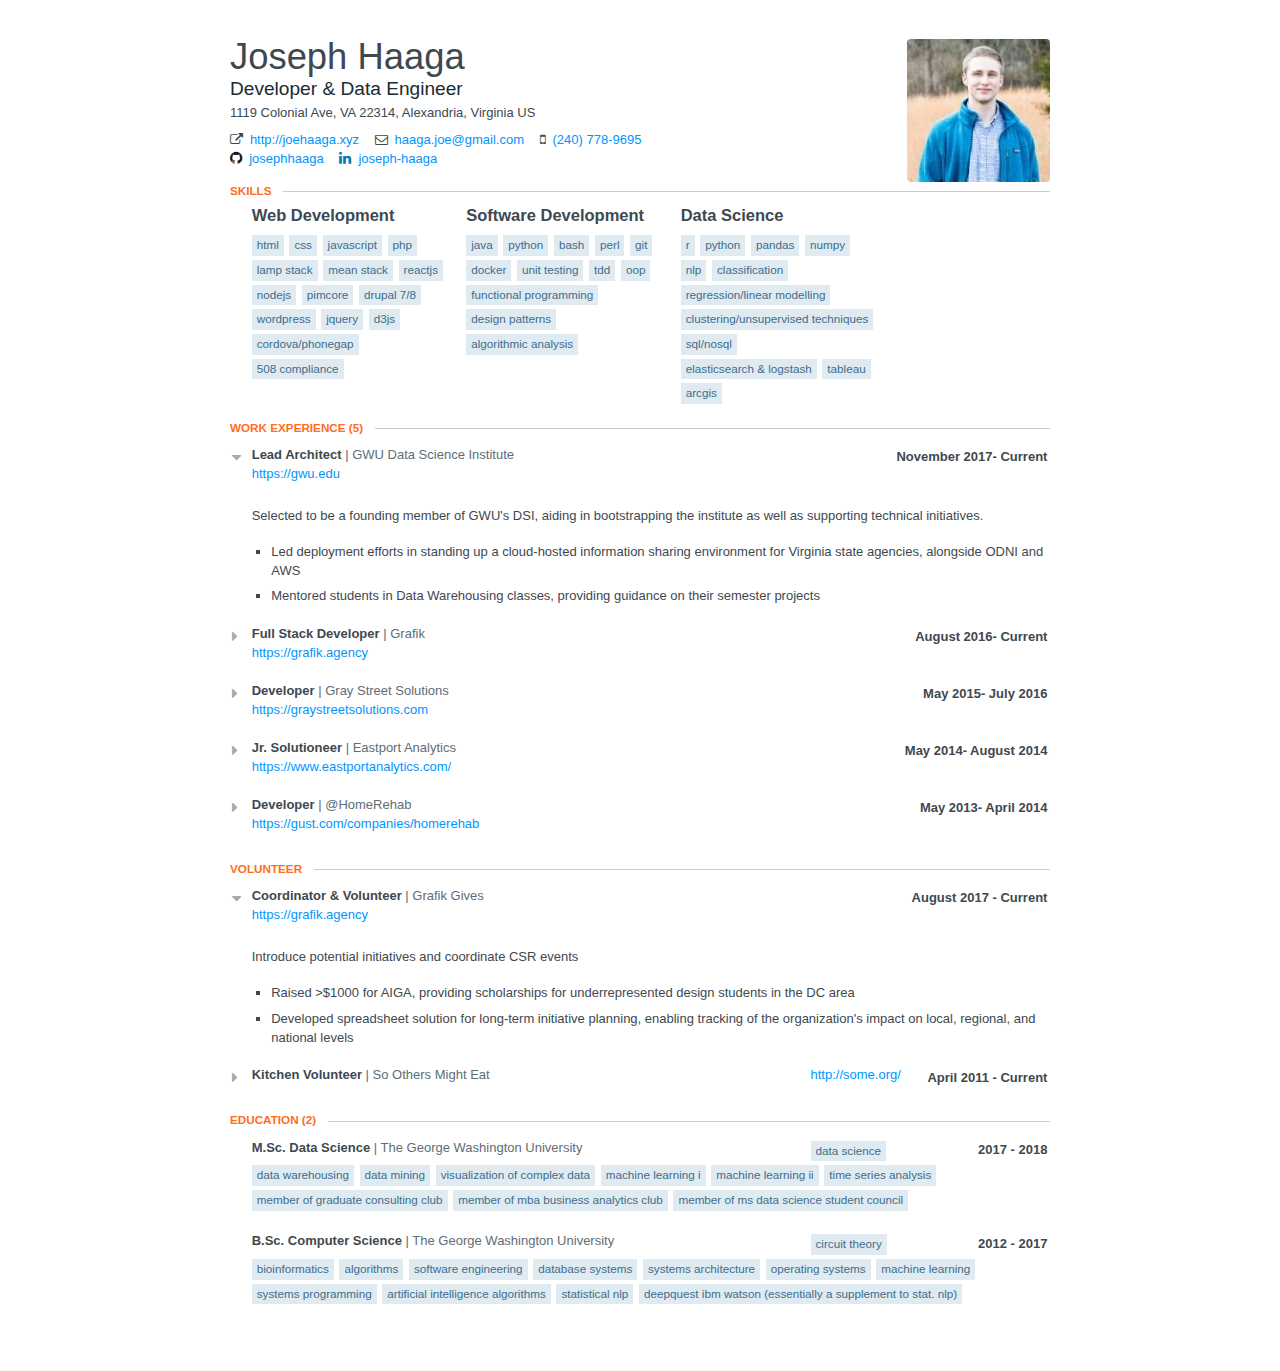
==== resume.html @ e7ae9200 "Rename resume2.html to resume.html" ====
<!DOCTYPE html>
<!-- saved from url=(0040)https://registry.jsonresume.org/joehaaga -->
<html><head><meta http-equiv="Content-Type" content="text/html; charset=UTF-8">

<meta name="viewport" content="width=device-width, initial-scale=1.0, user-scalable=no">
<title>Joseph Haaga</title>
<link rel="stylesheet" href="./Joseph Haaga_files/font-awesome.min.css">
<style>
  /********************************************
* 	reset from
* 	http://meyerweb.com/eric/tools/css/reset/
*******************************************/

html,
body,
div,
span,
applet,
object,
iframe,
h1,
h2,
h3,
h4,
h5,
h6,
p,
blockquote,
pre,
a,
abbr,
acronym,
address,
big,
cite,
code,
del,
dfn,
em,
img,
ins,
kbd,
q,
s,
samp,
small,
strike,
strong,
sub,
sup,
tt,
var,
b,
u,
i,
center,
dl,
dt,
dd,
ol,
ul,
li,
fieldset,
form,
label,
legend,
table,
caption,
tbody,
tfoot,
thead,
tr,
th,
td,
article,
aside,
canvas,
details,
embed,
figure,
figcaption,
footer,
header,
hgroup,
menu,
nav,
output,
ruby,
section,
summary,
time,
mark,
audio,
video {
    margin: 0;
    padding: 0;
    border: 0;
    font-size: 100%;
    vertical-align: baseline;
}

article,
aside,
details,
figcaption,
figure,
footer,
header,
hgroup,
menu,
nav,
section {
    display: block;
}

body {
    line-height: 1;
}

ol,
ul {
    list-style: none;
}

blockquote,
q {
    quotes: none;
}

blockquote:before,
blockquote:after,
q:before,
q:after {
    content: none;
}

table {
    border-collapse: collapse;
    border-spacing: 0;
}


/****************
*	COMMONS
****************/

body,
html {
    font-family: "Helvetica Neue", Helvetica, Arial, "Lucida Grande", sans-serif;
    font-size: 13px;
    color: #40484f;
    font-weight: 400;
    letter-spacing: 0;
    line-height: 1.46153846;
    text-align: left;
    -webkit-text-size-adjust: 100%;
}

p {
    display: block;
    margin-bottom: 1.3em;
}

a {
    color: #0095ff;
    text-decoration: none;
}

a:hover {
    color: #0c65a5;
    text-decoration: underline;
}

ul {
    margin-top: 1rem;
}

li {
    list-style-type: square;
    list-style-position: outside;
    margin-left: 1.3em;
}

.highlights>li>p {
    margin-bottom: 0.5em;
}

h1 {
    font-size: 2rem;
}

h2 {
    font-size: 1.67rem;
}

h3 {
    font-size: 1.27rem;
}

em {
    color: #757575;
}

blockquote {
    margin-bottom: 1em;
}

strong {
    font-weight: 700;
}


/* main container */

#resume {
    padding: 1rem;
    margin-top: 2rem;
}


/* every section wrapper */

.section {
    margin-bottom: 1rem;
}

section .location {
    margin-right: .5em;
    color: #606d76;
    font-weight: 700;
}

#contact {
    margin-top: .5rem;
}

#profiles .item {
    padding: 0;
}

#header>#profiles,
#header>#contact,
#skills,
#languages,
#interests {
    display: -webkit-box;
    display: -moz-box;
    display: -ms-flexbox;
    display: -webkit-flex;
    display: flex;
    -webkit-flex-flow: row wrap;
    flex-flow: row wrap;
    -webkit-justify-content: flex-start;
    justify-content: flex-start;
}

#header>div {
    line-height: 1.5;
}

#header>div>div {
    margin-right: 1.2em;
}

#header h1.name {
    font-size: 2.8rem;
    font-weight: 100;
    line-height: 100%;
}

#header h2.label {
    color: #202931;
    font-size: 1.47rem;
    font-weight: 300;
}

#header .picture {
    width: 11em;
    float: right;
    border-radius: 4px;
}

.main-summary {
    background: #f1f8ff;
    padding: 1.2em 1em;
    margin-top: 1rem;
}

.main-summary p {
    margin: .15em 0 0;
}

h2.section-title {
    display: inline-block;
    background: #fff;
    padding: 0 1em 0.3em 0;
    color: #ff6d1f;
    text-transform: uppercase;
    font-weight: 600;
    border: none;
    font-size: .9rem;
}

.section>header {
    position: relative;
}

.fa {
    margin-right: 0.25em;
}

.section>header::after {
    position: absolute;
    left: 0;
    top: .7em;
    height: 1px;
    background: #ccc;
    content: "";
    width: 100%;
    z-index: -100;
    display: block;
}

.section.main-summary>section {
    margin: 0;
}

.section>section>header {
    font-size: 1.38rem;
    position: relative;
    margin-top: .7em;
}

.section>section>header:first-of-type {
    margin: 0;
}

.section>section>header .space-left {
    position: absolute;
    left: -1.56rem;
    top: 5px;
    color: #aaa;
    line-height: 1;
    opacity: 0;
}

.position,
.company,
.organization,
.institution,
.date,
.area,
.studyType,
.title,
.awarder {
    display: inline;
}

.position,
.studyType,
.area,
.title,
.language,
.name {
    font-weight: 600;
}

.company::before,
.institution::before,
.organization::before,
.awarder::before {
    content: "at "
}

.company,
.institution,
.organization,
.awarder {
    color: #606d76;
    font-weight: 400;
}

.section header .date {
    font-size: 1rem;
    display: inline-table;
    padding: .1em 0;
    font-weight: 600;
}

ul.keywords,
ul.courses {
    margin-top: .5em;
}

ul.keywords li,
ul.courses li {
    display: inline-block;
    margin: 2px 2px 2px 0;
    padding: 4px 5px 5px;
    font-size: .9rem;
    line-height: 1;
    text-transform: lowercase;
    color: #3e6d8e;
    background-color: #dfeaf1;
    border: 0 solid #dfeaf1;
    white-space: nowrap;
}

ul.keywords li:hover,
ul.courses li:hover {
    background: #dfeaf0;
}

.item {
    padding: .5em 0;
}

.gpa {
    padding-bottom: .5em;
}

.fa.social {
    font-size: 1.1em;
}


/* Social Media Brand Colors */

.google-plus {
    color: #dd4b39;
}

.tumblr {
    color: #32506d;
}

.foursquare {
    color: #0072b1;
}

.facebook {
    color: #3b5998;
}

.linkedin {
    color: #007bb6;
}

.pinterest {
    color: #cb2027;
}

.dribbble {
    color: #ea4c89;
}

.instagram {
    color: #517fa4;
}

.twitter {
    color: #00aced;
}

.soundcloud {
    color: #ff3a00;
}

.wordpress {
    color: #21759b;
}

.youtube {
    color: #bb0000;
}

.github {
    color: #171515;
}

.stack-overflow {
    color: #828386;
    position: relative;
}

.flickr {
    color: #ff0084;
}

.stack-overflow::after {
    position: absolute;
    left: 0;
    content: '\f16c';
    color: #f68a1f;
    overflow: hidden;
    height: 100%;
}

.telegram {
    color: #2291c3;
}

#languages .item,
#skills .item,
#interests .item {
    width: 15em;
    padding: 0 .5em .5em 0;
    border-bottom: none;
}

#skills .item {
    width: 16em;
}

#skills .item .keywords {
    width: 15em;
}


/* Skill chart */

.level {
    margin-bottom: .5em;
}

.level .bar {
    border: 1px solid #ddd;
    display: block;
    width: 10em;
    height: 5px;
    position: relative;
}

.level .bar::after {
    position: absolute;
    content: " ";
    top: 0;
    left: 0;
    background: black;
    height: 5px;
}

.level.beginner .bar::after {
    background: #EB5F51;
    width: 2.5em;
}

.level.intermediate .bar::after {
    background: #ffdf1f;
    width: 5em;
}

.level.advanced .bar::after,
.level.fluent .bar::after {
    background: #5CB85C;
    width: 7.5em;
}

.level.master .bar::after,
.level.native.speaker .bar::after {
    background: #59C596;
    width: 10em;
}

#references .item {
    padding-left: .5em;
    border-left: 5px solid #ff6d1f;
}

.toggle-item {
  visibility: hidden;
}

/******************
*	HELPER CLASSES
******************/

.clear::after {
    content: "";
    display: table;
    clear: both;
}

.display {
    display: block;
    opacity: 1 !important;
}

.margin1 {
    margin-bottom: .5rem;
}


/****************
*		TABLET
****************/

@media screen and (min-width: 602px) {
    #resume {
        width: 80%;
        margin: 0 auto;
    }
}


/****************
*		LAPTOP
****************/

@media screen and (min-width: 1025px) {
    li {
        margin-left: 1.5em;
    }
    #resume {
        width: 820px;
        margin: 2rem auto;
    }
    .section>section>header .space-left {
        opacity: 1;
        cursor: pointer;
    }
    .section>section {
        margin-left: 1.67rem;
    }
    .toggle-item {
        transform: translate(-9999px);
    }
    .toggle-item+label {
        display: block;
        margin-top: -16px;
    }
    .toggle-item:checked+label:after {
        content: '\f0d7';
    }
    .toggle-item+label:after {
        float: left;
        cursor: pointer;
        margin-left: -20px;
        color: #aaa;
        font-size: 16px;
        content: '\f0da';
        font-family: Fontawesome;
    }
    .toggle-item~.item {
        height: 0;
        opacity: 0;
    }
    .toggle-item:checked~.item {
        height: auto;
        opacity: 1;
        transition: all .5s linear;
    }
    .company::before,
    .institution::before,
    .organization::before,
    .awarder::before {
        content: "| ";
    }
    .header-left {
        float: left;
        width: 70%;
        word-break: normal;
    }
    .section header .date {
        float: right;
        padding: .2em;
    }
    .display {
        display: none;
    }
    .display:not(.none) {
        display: block;
    }
}

@media print {
    #resume {
        margin: 0;
        padding: 0;
        -ms-word-wrap: break-word;
        word-wrap: break-word;
        line-height: 1.3;
        /*font-family: Arial, Georgia, "Lucida Grande", sans-serif;*/
    }
    @page {
        margin: 1cm 1.4cm;
    }
    .item-count {
        display: none;
    }
    .company::before,
    .institution::before,
    .organization::before,
    .awarder::before {
        content: "at ";
    }
    .main-summary {
        padding: 2rem 0;
    }
    .section {
        margin: .8rem 0;
        padding: 0;
    }
    .section header {
        padding-bottom: .15rem;
    }
    .section .location {
        padding-bottom: .15rem;
    }
    .stack-overflow::after {
        content: "";
    }
    .fa.social {
        color: #828386;
    }
    ul {
        margin-top: .4em;
    }
    ul,
    li {
        padding: 0;
    }
    ul.keywords li,
    ul.courses li {
        margin: 0;
        padding: 0;
        font-size: .8rem;
        text-transform: lowercase;
    }
    ul.keywords li::after,
    ul.courses li::after {
        padding: 0 0 0 .1rem;
        content: " |";
    }
    ul.keywords::before,
    ul.courses::before {
        font-size: .8rem;
        font-weight: 600;
    }
    ul.keywords::before {
        content: "Skills acquired: ";
    }
    #skills .keywords::before {
        content: '';
    }
    .section p {
        margin: 0;
        padding: 0;
    }
    ul.courses::before {
        content: "Major courses: ";
    }
    ul.keywords li:last-of-type::after,
    ul.courses li:last-of-type::after {
        content: "";
    }
    .level em {
        font-style: normal;
        padding: .1em 0;
    }
    .level .bar {
        display: none;
    }
    #profiles .item {
        padding: 0;
    }
    .item.display {
        display: block;
        opacity: 1 !important;
    }
}

  </style>
<style>[href^="http://www.linkbucks.com/referral/"],
#header + #content > #left > #rlblock_left
{display:none !important;}</style>
  <link rel="stylesheet" href="https://cdnjs.cloudflare.com/ajax/libs/font-awesome/4.7.0/css/font-awesome.min.css">
</head>
<body>
<div id="resume">
<header id="header" class="clear">
<img class="picture" src="./Joseph Haaga_files/AAEAAQAAAAAAAAWKAAAAJDFlYzFiMjgyLTg5NDUtNDY4OS1iN2Q2LWM2Mzg5OTBlZjk2NQ.jpg" alt="Joseph Haaga">
<div class="middle">
<h1 class="name">Joseph Haaga</h1>
<h2 class="label">Developer &amp; Data Engineer</h2>
</div>
<span class="location">
<span class="address">1119 Colonial Ave,</span>
<span class="postalCode">VA 22314,</span>
<span class="city">Alexandria,</span>
<span class="region">Virginia</span>
<span class="countryCode">US</span>
</span>
<div id="contact">
<div class="website">
<span class="fa fa-external-link"></span>
<a target="_blank" href="http://joehaaga.xyz/">http://joehaaga.xyz</a>
</div>
<div class="email">
<span class="fa fa-envelope-o"></span>
<a href="mailto:haaga.joe@gmail.com">haaga.joe@gmail.com</a>
</div>
<div class="phone">
<span class="fa fa-mobile"></span>
<a href="tel:(240) 778-9695">(240) 778-9695</a>
</div>
</div>
<div id="profiles">
<div class="item">
<div class="username">
<span class="fa fa-github github social"></span>
<span class="url">
<a target="_blank" href="https://github.com/josephhaaga">josephhaaga</a>
</span>
</div>
</div>
<div class="item">
<div class="username">
<span class="fa fa-linkedin linkedin social"></span>
<span class="url">
<a target="_blank" href="https://www.linkedin.com/in/joseph-haaga/">joseph-haaga</a>
</span>
</div>
</div>
</div>
</header>
<section class="section margin1">
<header>
<h2 class="section-title">Skills</h2>
</header>
<section id="skills">
<div class="item">
<h3 class="name">
Web Development
</h3>
<ul class="keywords">
<li>HTML</li>
<li>CSS</li>
<li>Javascript</li>
<li>PHP</li>
<li>LAMP Stack</li>
<li>MEAN Stack</li>
<li>ReactJS</li>
<li>NodeJS</li>
<li>Pimcore</li>
<li>Drupal 7/8</li>
<li>Wordpress</li>
<li>jQuery</li>
<li>d3js</li>
<li>Cordova/Phonegap</li>
<li>508 Compliance</li>
</ul>
</div>
<div class="item">
<h3 class="name">
Software Development
</h3>
<ul class="keywords">
<li>Java</li>
<li>Python</li>
<li>BASH</li>
<li>Perl</li>
<li>Git</li>
<li>Docker</li>
<li>Unit Testing</li>
<li>TDD</li>
<li>OOP</li>
<li>Functional Programming</li>
<li>Design Patterns</li>
<li>Algorithmic Analysis</li>
</ul>
</div>
<div class="item">
<h3 class="name">
Data Science
</h3>
<ul class="keywords">
<li>R</li>
<li>Python</li>
<li>Pandas</li>
<li>NumPy</li>
<li>NLP</li>
<li>Classification</li>
<li>Regression/Linear Modelling</li>
<li>Clustering/Unsupervised techniques</li>
<li>SQL/NoSQL</li>
<li>Elasticsearch &amp; Logstash</li>
<li>Tableau</li>
<li>ArcGIS</li>
</ul>
</div>
</section>
</section>
<section class="section">
<header>
<h2 class="section-title">Work Experience <span class="item-count">(5)</span></h2>
</header>
<section id="work">
<section class="work-item">
<input id="work-item-0" type="checkbox" class="toggle-item" checked="checked">
<label for="work-item-0"></label>
<header>
<div class="position">Lead Architect</div>
<div class="company">GWU Data Science Institute</div>
<div class="date">
<span class="startDate">November 2017</span>
<span class="endDate">- Current</span>
</div>
</header>
<span class="website">
<a target="_blank" href="https://gwu.edu/">https://gwu.edu</a>
</span> <div class="item" id="work-item">
<div class="summary">
<p></p><p>Selected to be a founding member of GWU's DSI, aiding in bootstrapping the institute as well as supporting technical initiatives.</p><p></p>
</div>
<ul class="highlights">
<li><p>Led deployment efforts in standing up a cloud-hosted information sharing environment for Virginia state agencies, alongside ODNI and AWS</p></li>
<li><p>Mentored students in Data Warehousing classes, providing guidance on their semester projects</p></li>
</ul>
</div>
</section>
<section class="work-item">
<input id="work-item-1" type="checkbox" class="toggle-item">
<label for="work-item-1"></label>
<header>
<div class="position">Full Stack Developer</div>
<div class="company">Grafik</div>
<div class="date">
<span class="startDate">August 2016</span>
<span class="endDate">- Current</span>
</div>
</header>
<span class="website">
<a target="_blank" href="https://grafik.agency/">https://grafik.agency</a>
</span> <div class="item" id="work-item">
<div class="summary">
<p></p><p>Grafik is a branding agency focused on crafting digital brands for B2B, B2C, Nonprofit and government clients worldwide.</p><p></p>
</div>
<ul class="highlights">
<li><p>Led architecture and development of CMS-driven solutions for clients like Strayer &amp; Global Automakers</p></li>
<li><p>Contributed to the architecture and development of marketing websites for brands like Strayer, Ligado, Politico, Merritt Clubs, JBG and EYA.</p></li>
<li><p>Drastically reduced development timelines by building internal tools to streamline internal processes (structured QA spreadsheet with Slackbot integration to close developer-designer feedback loop and closely track live performance/completeness metrics)</p></li>
<li><p>Delivered customer persona insights by applying data mining &amp; visualization techniques to client CRM &amp; transactional data</p></li>
</ul>
</div>
</section>
<section class="work-item">
<input id="work-item-2" type="checkbox" class="toggle-item">
<label for="work-item-2"></label>
<header>
<div class="position">Developer</div>
<div class="company">Gray Street Solutions</div>
<div class="date">
<span class="startDate">May 2015</span>
<span class="endDate">- July 2016</span>
</div>
</header>
<span class="website">
<a target="_blank" href="https://graystreetsolutions.com/">https://graystreetsolutions.com</a>
</span> <div class="item" id="work-item">
<div class="summary">
<p></p><p>Gray Street Solutions is a boutique, digital-first creative agency, founded on the principle of bringing a “Fearlessly Agile” approach to online communications consulting, open-source web development, and social media campaign management.</p><p></p>
</div>
<ul class="highlights">
<li><p>Led development of a cross-platform mobile application to track a brand’s social media campaigns</p></li>
<li><p>Developed and maintained digital presences for a variety of trade organizations, defense companies, and nonprofit clients</p></li>
</ul>
</div>
</section>
<section class="work-item">
<input id="work-item-3" type="checkbox" class="toggle-item">
<label for="work-item-3"></label>
<header>
<div class="position">Jr. Solutioneer</div>
<div class="company">Eastport Analytics</div>
<div class="date">
<span class="startDate">May 2014</span>
<span class="endDate">- August 2014</span>
</div>
</header>
<span class="website">
<a target="_blank" href="https://www.eastportanalytics.com/">https://www.eastportanalytics.com/</a>
</span> <div class="item" id="work-item">
<div class="summary">
<p></p><p>Eastport Analytics is an analytics consulting group applying advanced analytics to uncover valuable insights and drive measurably better mission outcomes.</p><p></p>
</div>
<ul class="highlights">
<li><p>Developed automated spreadsheet parsers in Java 7</p></li>
<li><p>Merged GIS shapefiles with political ad spend data to determine campaign efficacy in Designated Market Areas</p></li>
</ul>
</div>
</section>
<section class="work-item">
<input id="work-item-4" type="checkbox" class="toggle-item">
<label for="work-item-4"></label>
<header>
<div class="position">Developer</div>
<div class="company">@HomeRehab</div>
<div class="date">
<span class="startDate">May 2013</span>
<span class="endDate">- April 2014</span>
</div>
</header>
<span class="website">
<a target="_blank" href="https://gust.com/companies/homerehab">https://gust.com/companies/homerehab</a>
</span> <div class="item" id="work-item">
<div class="summary">
<p></p><p>@HomeRehab designs exercise devices and software to improve the continuum of care related to falls among the aging population.</p><p></p>
</div>
<ul class="highlights">
<li><p>Prototyped IoT orthopedic rehabilitative device on Arduino hardware in a dialect of C</p></li>
<li><p>Developed games to be played with the device to aid in gamification of proprioceptive rehabilitation exercises</p></li>
<li><p>Implement wireless modules, LCD screens, &amp; various sensors/actuators within I/O constraints of a development board</p></li>
</ul>
</div>
</section>
</section>
</section>
<section class="section">
<header>
<h2 class="section-title">Volunteer</h2>
</header>
<section id="volunteer">
<section class="volunteer-item">
<input id="volunteer-item-0" type="checkbox" class="toggle-item" checked="checked">
<label for="volunteer-item-0"></label>
<header>
<div class="header-left">
<div class="position">
Coordinator &amp; Volunteer
</div>
<div class="organization">
Grafik Gives
</div>
</div>
<div class="date">
<span class="startDate">
August 2017
</span>
<span class="endDate">
- Current
</span>
</div>
</header>
<div class="website">
<a target="_blank" href="https://grafik.agency/">https://grafik.agency</a>
</div>
<div class="item">
<div class="summary">
<p></p><p>Introduce potential initiatives and coordinate CSR events</p><p></p>
</div>
<ul class="highlights">
<li><p>Raised &gt;$1000 for AIGA, providing scholarships for underrepresented design students in the DC area</p></li>
<li><p>Developed spreadsheet solution for long-term initiative planning, enabling tracking of the organization's impact on local, regional, and national levels</p></li>
</ul>
</div>
</section>
<section class="volunteer-item">
<input id="volunteer-item-1" type="checkbox" class="toggle-item">
<label for="volunteer-item-1"></label>
<header>
<div class="header-left">
<div class="position">
Kitchen Volunteer
</div>
<div class="organization">
So Others Might Eat
</div>
</div>
<div class="date">
<span class="startDate">
April 2011
</span>
<span class="endDate">
- Current
</span>
</div>
</header>
<div class="website">
<a target="_blank" href="http://some.org/">http://some.org/</a>
</div>
<div class="item">
<div class="summary">
<p></p><p>Serving meals to marginalized people in the DMV area</p><p></p>
</div>
</div>
</section>
</section>
</section>
<section class="section">
<header>
<h2 class="section-title">Education <span class="item-count">(2)</span></h2>
</header>
<section id="education">
<section class="education-item">
<header>
<div class="header-left">
<div class="studyType">
M.Sc.
</div>
<div class="area">
Data Science
</div>
<div class="institution">
The George Washington University
</div>
</div>
<div class="date">
<span class="startDate">
2017
</span>
<span class="endDate">
- 2018
</span>
</div>
</header>
<ul class="courses">
<li>Data Science</li>
<li>Data Warehousing</li>
<li>Data Mining</li>
<li>Visualization of Complex Data</li>
<li>Machine Learning I</li>
<li>Machine Learning II</li>
<li>Time Series Analysis</li>
<li>Member of Graduate Consulting Club</li>
<li>Member of MBA Business Analytics Club</li>
<li>Member of MS Data Science Student Council</li>
</ul>
<div class="item">
</div>
</section>
<section class="education-item">
<header>
<div class="header-left">
<div class="studyType">
B.Sc.
</div>
<div class="area">
Computer Science
</div>
<div class="institution">
The George Washington University
</div>
</div>
<div class="date">
<span class="startDate">
2012
</span>
<span class="endDate">
- 2017
</span>
</div>
</header>
<ul class="courses">
<li>Circuit Theory</li>
<li>Bioinformatics</li>
<li>Algorithms</li>
<li>Software Engineering</li>
<li>Database Systems</li>
<li>Systems Architecture</li>
<li>Operating Systems</li>
<li>Machine Learning</li>
<li>Systems Programming</li>
<li>Artificial Intelligence Algorithms</li>
<li>Statistical NLP</li>
<li>DEEPQuest IBM Watson (essentially a supplement to Stat. NLP)</li>
</ul>
<div class="item">
</div>
</section>
</section>
</section>
<script data-cfasync="false" src="./Joseph Haaga_files/email-decode.min.js"></script>
</div></body></html>
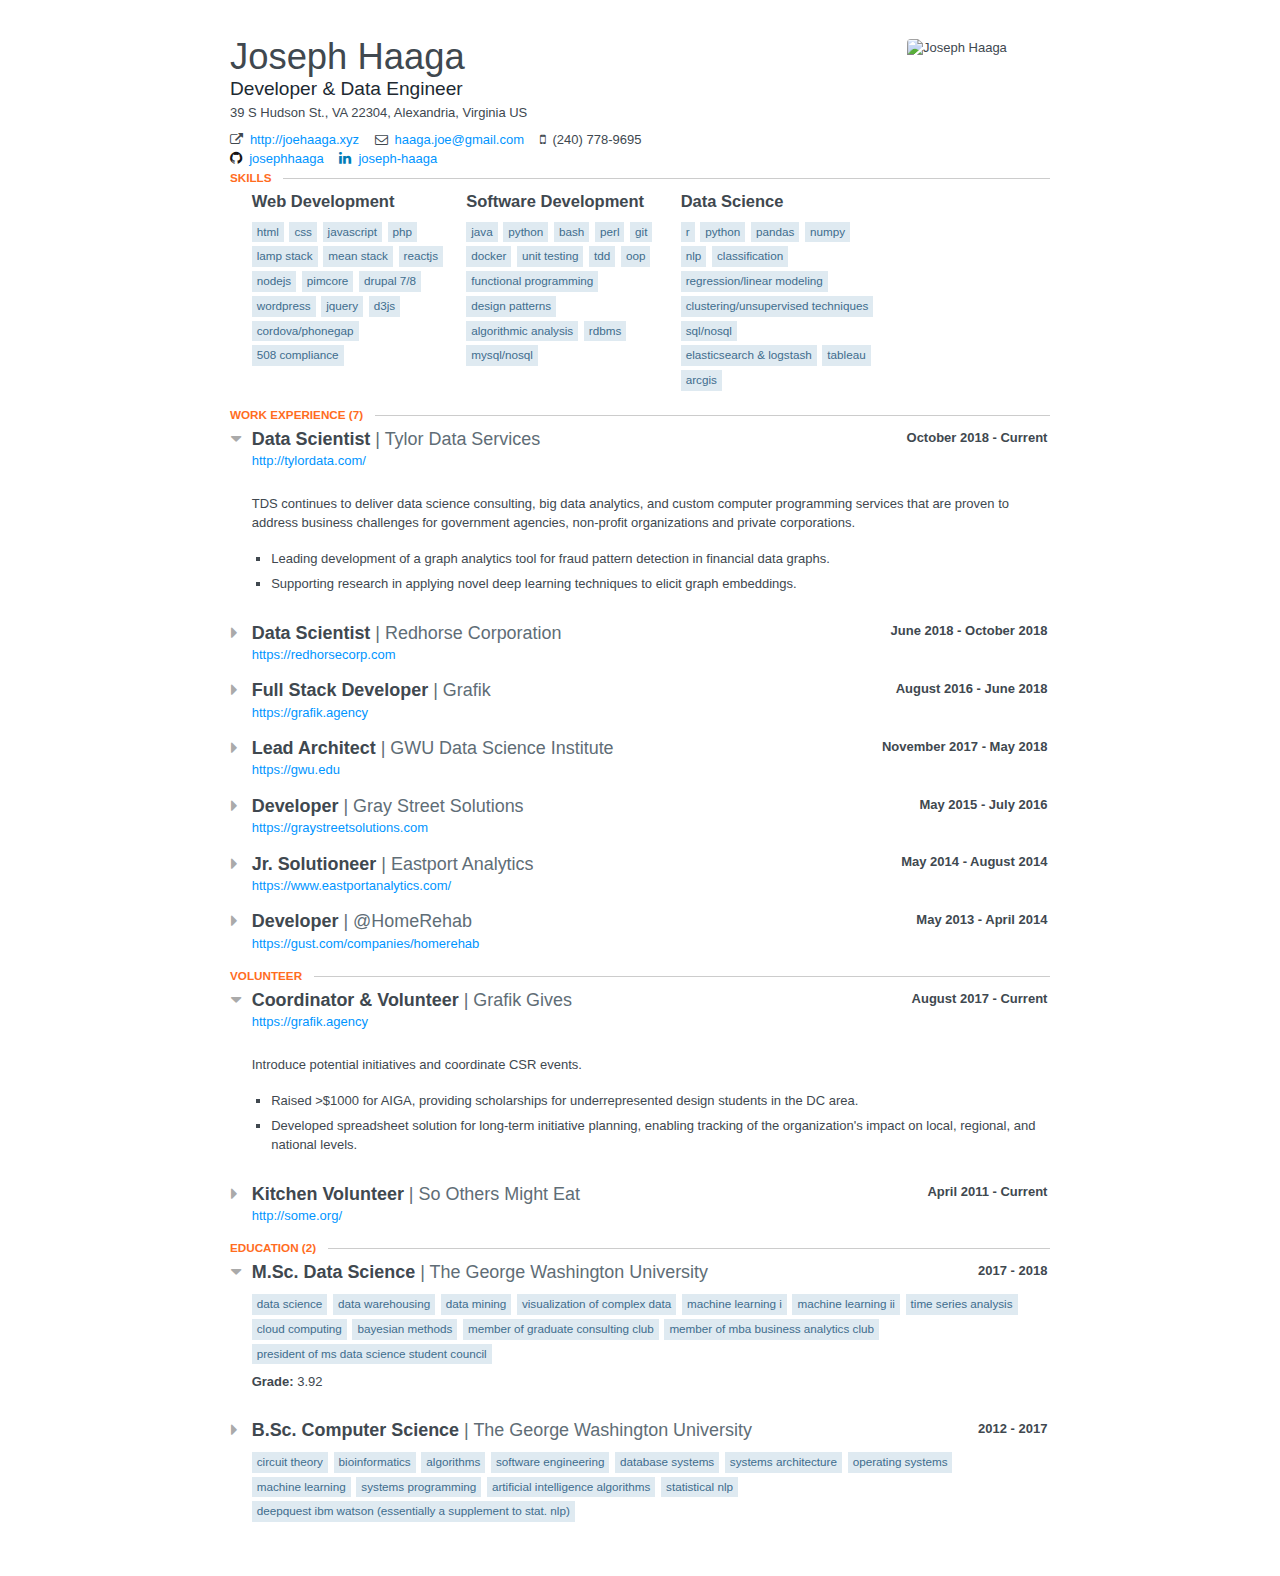
==== commit 42dd25ef: "rebuild in vanilla Foundation" ====
--- a/resume.html
+++ b/resume.html
@@ -1,97 +1,29 @@
-<!DOCTYPE html>
-<!-- saved from url=(0040)https://registry.jsonresume.org/joehaaga -->
-<html><head><meta http-equiv="Content-Type" content="text/html; charset=UTF-8">
-
-<meta name="viewport" content="width=device-width, initial-scale=1.0, user-scalable=no">
-<title>Joseph Haaga</title>
-<link rel="stylesheet" href="./Joseph Haaga_files/font-awesome.min.css">
-<style>
-  /********************************************
+<!doctype html>
+<html>
+
+  <head>
+    <meta charset="utf-8" />
+    <meta name="viewport" content="width=device-width, initial-scale=1.0, user-scalable=no" />
+    <title>Joseph Haaga</title>
+      <link rel="stylesheet" href="https://maxcdn.bootstrapcdn.com/font-awesome/4.4.0/css/font-awesome.min.css" />
+      <style>
+        /********************************************
 * 	reset from
 * 	http://meyerweb.com/eric/tools/css/reset/
 *******************************************/
-
-html,
-body,
-div,
-span,
-applet,
-object,
-iframe,
-h1,
-h2,
-h3,
-h4,
-h5,
-h6,
-p,
-blockquote,
-pre,
-a,
-abbr,
-acronym,
-address,
-big,
-cite,
-code,
-del,
-dfn,
-em,
-img,
-ins,
-kbd,
-q,
-s,
-samp,
-small,
-strike,
-strong,
-sub,
-sup,
-tt,
-var,
-b,
-u,
-i,
-center,
-dl,
-dt,
-dd,
-ol,
-ul,
-li,
-fieldset,
-form,
-label,
-legend,
-table,
-caption,
-tbody,
-tfoot,
-thead,
-tr,
-th,
-td,
-article,
-aside,
-canvas,
-details,
-embed,
-figure,
-figcaption,
-footer,
-header,
-hgroup,
-menu,
-nav,
-output,
-ruby,
-section,
-summary,
-time,
-mark,
-audio,
-video {
+html, body, div, span, applet, object, iframe,
+h1, h2, h3, h4, h5, h6, p, blockquote, pre,
+a, abbr, acronym, address, big, cite, code,
+del, dfn, em, img, ins, kbd, q, s, samp,
+small, strike, strong, sub, sup, tt, var,
+b, u, i, center,
+dl, dt, dd, ol, ul, li,
+fieldset, form, label, legend,
+table, caption, tbody, tfoot, thead, tr, th, td,
+article, aside, canvas, details, embed,
+figure, figcaption, footer, header, hgroup,
+menu, nav, output, ruby, section, summary,
+time, mark, audio, video {
     margin: 0;
     padding: 0;
     border: 0;
@@ -99,17 +31,8 @@
     vertical-align: baseline;
 }
 
-article,
-aside,
-details,
-figcaption,
-figure,
-footer,
-header,
-hgroup,
-menu,
-nav,
-section {
+article, aside, details, figcaption, figure,
+footer, header, hgroup, menu, nav, section {
     display: block;
 }
 
@@ -117,20 +40,16 @@
     line-height: 1;
 }
 
-ol,
-ul {
+ol, ul {
     list-style: none;
 }
 
-blockquote,
-q {
+blockquote, q {
     quotes: none;
 }
 
-blockquote:before,
-blockquote:after,
-q:before,
-q:after {
+blockquote:before, blockquote:after,
+q:before, q:after {
     content: none;
 }
 
@@ -139,13 +58,10 @@
     border-spacing: 0;
 }
 
-
 /****************
 *	COMMONS
 ****************/
-
-body,
-html {
+body, html {
     font-family: "Helvetica Neue", Helvetica, Arial, "Lucida Grande", sans-serif;
     font-size: 13px;
     color: #40484f;
@@ -153,7 +69,7 @@
     letter-spacing: 0;
     line-height: 1.46153846;
     text-align: left;
-    -webkit-text-size-adjust: 100%;
+    webkit-text-size-adjust: 100%;
 }
 
 p {
@@ -181,8 +97,8 @@
     margin-left: 1.3em;
 }
 
-.highlights>li>p {
-    margin-bottom: 0.5em;
+.highlights > li > p {
+  margin-bottom: 0.5em;
 }
 
 h1 {
@@ -209,17 +125,13 @@
     font-weight: 700;
 }
 
-
 /* main container */
-
 #resume {
     padding: 1rem;
     margin-top: 2rem;
 }
 
-
 /* every section wrapper */
-
 .section {
     margin-bottom: 1rem;
 }
@@ -238,8 +150,8 @@
     padding: 0;
 }
 
-#header>#profiles,
-#header>#contact,
+#header > #profiles,
+#header > #contact,
 #skills,
 #languages,
 #interests {
@@ -254,11 +166,11 @@
     justify-content: flex-start;
 }
 
-#header>div {
+#header > div {
     line-height: 1.5;
 }
 
-#header>div>div {
+#header > div > div {
     margin-right: 1.2em;
 }
 
@@ -301,7 +213,7 @@
     font-size: .9rem;
 }
 
-.section>header {
+.section > header {
     position: relative;
 }
 
@@ -309,7 +221,7 @@
     margin-right: 0.25em;
 }
 
-.section>header::after {
+.section > header::after {
     position: absolute;
     left: 0;
     top: .7em;
@@ -321,21 +233,21 @@
     display: block;
 }
 
-.section.main-summary>section {
+.section.main-summary > section {
     margin: 0;
 }
 
-.section>section>header {
+.section > section > header {
     font-size: 1.38rem;
     position: relative;
     margin-top: .7em;
 }
 
-.section>section>header:first-of-type {
+.section > section > header:first-of-type {
     margin: 0;
 }
 
-.section>section>header .space-left {
+.section > section > header .space-left {
     position: absolute;
     left: -1.56rem;
     top: 5px;
@@ -423,9 +335,7 @@
     font-size: 1.1em;
 }
 
-
 /* Social Media Brand Colors */
-
 .google-plus {
     color: #dd4b39;
 }
@@ -493,11 +403,7 @@
     content: '\f16c';
     color: #f68a1f;
     overflow: hidden;
-    height: 100%;
-}
-
-.telegram {
-    color: #2291c3;
+    height: 40%;
 }
 
 #languages .item,
@@ -516,9 +422,7 @@
     width: 15em;
 }
 
-
 /* Skill chart */
-
 .level {
     margin-bottom: .5em;
 }
@@ -567,10 +471,6 @@
     border-left: 5px solid #ff6d1f;
 }
 
-.toggle-item {
-  visibility: hidden;
-}
-
 /******************
 *	HELPER CLASSES
 ******************/
@@ -590,11 +490,9 @@
     margin-bottom: .5rem;
 }
 
-
 /****************
 *		TABLET
 ****************/
-
 @media screen and (min-width: 602px) {
     #resume {
         width: 80%;
@@ -602,78 +500,61 @@
     }
 }
 
-
 /****************
 *		LAPTOP
 ****************/
-
 @media screen and (min-width: 1025px) {
     li {
         margin-left: 1.5em;
     }
+
     #resume {
         width: 820px;
         margin: 2rem auto;
-    }
-    .section>section>header .space-left {
+        opacity: 0;
+        -webkit-transition: opacity .5s ease-in-out;
+        transition: opacity .5s ease-in-out;
+    }
+
+    .section > section > header .space-left {
         opacity: 1;
         cursor: pointer;
     }
-    .section>section {
+
+    .section > section {
         margin-left: 1.67rem;
     }
-    .toggle-item {
-        transform: translate(-9999px);
-    }
-    .toggle-item+label {
-        display: block;
-        margin-top: -16px;
-    }
-    .toggle-item:checked+label:after {
-        content: '\f0d7';
-    }
-    .toggle-item+label:after {
-        float: left;
-        cursor: pointer;
-        margin-left: -20px;
-        color: #aaa;
-        font-size: 16px;
-        content: '\f0da';
-        font-family: Fontawesome;
-    }
-    .toggle-item~.item {
-        height: 0;
-        opacity: 0;
-    }
-    .toggle-item:checked~.item {
-        height: auto;
-        opacity: 1;
-        transition: all .5s linear;
-    }
+
     .company::before,
     .institution::before,
     .organization::before,
     .awarder::before {
         content: "| ";
     }
+
     .header-left {
         float: left;
         width: 70%;
         word-break: normal;
     }
+
     .section header .date {
         float: right;
         padding: .2em;
     }
+
     .display {
         display: none;
     }
+
     .display:not(.none) {
         display: block;
     }
+
 }
 
 @media print {
+
     #resume {
         margin: 0;
         padding: 0;
@@ -682,44 +563,54 @@
         line-height: 1.3;
         /*font-family: Arial, Georgia, "Lucida Grande", sans-serif;*/
     }
+
     @page {
         margin: 1cm 1.4cm;
     }
+
     .item-count {
         display: none;
     }
+
     .company::before,
     .institution::before,
     .organization::before,
     .awarder::before {
         content: "at ";
     }
+
     .main-summary {
         padding: 2rem 0;
     }
+
     .section {
         margin: .8rem 0;
         padding: 0;
     }
+
     .section header {
         padding-bottom: .15rem;
     }
+
     .section .location {
         padding-bottom: .15rem;
     }
     .stack-overflow::after {
         content: "";
     }
+
     .fa.social {
         color: #828386;
     }
+
     ul {
         margin-top: .4em;
     }
-    ul,
-    li {
+
+    ul, li {
         padding: 0;
     }
+
     ul.keywords li,
     ul.courses li {
         margin: 0;
@@ -727,448 +618,666 @@
         font-size: .8rem;
         text-transform: lowercase;
     }
+
     ul.keywords li::after,
     ul.courses li::after {
         padding: 0 0 0 .1rem;
         content: " |";
     }
+
     ul.keywords::before,
     ul.courses::before {
         font-size: .8rem;
         font-weight: 600;
     }
+
     ul.keywords::before {
         content: "Skills acquired: ";
     }
+
     #skills .keywords::before {
         content: '';
     }
+
     .section p {
         margin: 0;
         padding: 0;
     }
+
     ul.courses::before {
         content: "Major courses: ";
     }
+
     ul.keywords li:last-of-type::after,
     ul.courses li:last-of-type::after {
         content: "";
     }
+
     .level em {
         font-style: normal;
         padding: .1em 0;
     }
+
     .level .bar {
         display: none;
     }
+
     #profiles .item {
         padding: 0;
     }
+
     .item.display {
         display: block;
         opacity: 1 !important;
     }
 }
 
-  </style>
-<style>[href^="http://www.linkbucks.com/referral/"],
-#header + #content > #left > #rlblock_left
-{display:none !important;}</style>
-  <link rel="stylesheet" href="https://cdnjs.cloudflare.com/ajax/libs/font-awesome/4.7.0/css/font-awesome.min.css">
-</head>
-<body>
-<div id="resume">
-<header id="header" class="clear">
-<img class="picture" src="./Joseph Haaga_files/AAEAAQAAAAAAAAWKAAAAJDFlYzFiMjgyLTg5NDUtNDY4OS1iN2Q2LWM2Mzg5OTBlZjk2NQ.jpg" alt="Joseph Haaga">
-<div class="middle">
-<h1 class="name">Joseph Haaga</h1>
-<h2 class="label">Developer &amp; Data Engineer</h2>
-</div>
-<span class="location">
-<span class="address">1119 Colonial Ave,</span>
-<span class="postalCode">VA 22314,</span>
-<span class="city">Alexandria,</span>
-<span class="region">Virginia</span>
-<span class="countryCode">US</span>
-</span>
-<div id="contact">
-<div class="website">
-<span class="fa fa-external-link"></span>
-<a target="_blank" href="http://joehaaga.xyz/">http://joehaaga.xyz</a>
-</div>
-<div class="email">
-<span class="fa fa-envelope-o"></span>
-<a href="mailto:haaga.joe@gmail.com">haaga.joe@gmail.com</a>
-</div>
-<div class="phone">
-<span class="fa fa-mobile"></span>
-<a href="tel:(240) 778-9695">(240) 778-9695</a>
-</div>
-</div>
-<div id="profiles">
-<div class="item">
-<div class="username">
-<span class="fa fa-github github social"></span>
-<span class="url">
-<a target="_blank" href="https://github.com/josephhaaga">josephhaaga</a>
-</span>
-</div>
-</div>
-<div class="item">
-<div class="username">
-<span class="fa fa-linkedin linkedin social"></span>
-<span class="url">
-<a target="_blank" href="https://www.linkedin.com/in/joseph-haaga/">joseph-haaga</a>
-</span>
-</div>
-</div>
-</div>
-</header>
-<section class="section margin1">
-<header>
-<h2 class="section-title">Skills</h2>
-</header>
-<section id="skills">
-<div class="item">
-<h3 class="name">
-Web Development
-</h3>
-<ul class="keywords">
-<li>HTML</li>
-<li>CSS</li>
-<li>Javascript</li>
-<li>PHP</li>
-<li>LAMP Stack</li>
-<li>MEAN Stack</li>
-<li>ReactJS</li>
-<li>NodeJS</li>
-<li>Pimcore</li>
-<li>Drupal 7/8</li>
-<li>Wordpress</li>
-<li>jQuery</li>
-<li>d3js</li>
-<li>Cordova/Phonegap</li>
-<li>508 Compliance</li>
-</ul>
-</div>
-<div class="item">
-<h3 class="name">
-Software Development
-</h3>
-<ul class="keywords">
-<li>Java</li>
-<li>Python</li>
-<li>BASH</li>
-<li>Perl</li>
-<li>Git</li>
-<li>Docker</li>
-<li>Unit Testing</li>
-<li>TDD</li>
-<li>OOP</li>
-<li>Functional Programming</li>
-<li>Design Patterns</li>
-<li>Algorithmic Analysis</li>
-</ul>
-</div>
-<div class="item">
-<h3 class="name">
-Data Science
-</h3>
-<ul class="keywords">
-<li>R</li>
-<li>Python</li>
-<li>Pandas</li>
-<li>NumPy</li>
-<li>NLP</li>
-<li>Classification</li>
-<li>Regression/Linear Modelling</li>
-<li>Clustering/Unsupervised techniques</li>
-<li>SQL/NoSQL</li>
-<li>Elasticsearch &amp; Logstash</li>
-<li>Tableau</li>
-<li>ArcGIS</li>
-</ul>
-</div>
-</section>
-</section>
-<section class="section">
-<header>
-<h2 class="section-title">Work Experience <span class="item-count">(5)</span></h2>
-</header>
-<section id="work">
-<section class="work-item">
-<input id="work-item-0" type="checkbox" class="toggle-item" checked="checked">
-<label for="work-item-0"></label>
-<header>
-<div class="position">Lead Architect</div>
-<div class="company">GWU Data Science Institute</div>
-<div class="date">
-<span class="startDate">November 2017</span>
-<span class="endDate">- Current</span>
-</div>
-</header>
-<span class="website">
-<a target="_blank" href="https://gwu.edu/">https://gwu.edu</a>
-</span> <div class="item" id="work-item">
-<div class="summary">
-<p></p><p>Selected to be a founding member of GWU's DSI, aiding in bootstrapping the institute as well as supporting technical initiatives.</p><p></p>
-</div>
-<ul class="highlights">
-<li><p>Led deployment efforts in standing up a cloud-hosted information sharing environment for Virginia state agencies, alongside ODNI and AWS</p></li>
-<li><p>Mentored students in Data Warehousing classes, providing guidance on their semester projects</p></li>
-</ul>
-</div>
-</section>
-<section class="work-item">
-<input id="work-item-1" type="checkbox" class="toggle-item">
-<label for="work-item-1"></label>
-<header>
-<div class="position">Full Stack Developer</div>
-<div class="company">Grafik</div>
-<div class="date">
-<span class="startDate">August 2016</span>
-<span class="endDate">- Current</span>
-</div>
-</header>
-<span class="website">
-<a target="_blank" href="https://grafik.agency/">https://grafik.agency</a>
-</span> <div class="item" id="work-item">
-<div class="summary">
-<p></p><p>Grafik is a branding agency focused on crafting digital brands for B2B, B2C, Nonprofit and government clients worldwide.</p><p></p>
-</div>
-<ul class="highlights">
-<li><p>Led architecture and development of CMS-driven solutions for clients like Strayer &amp; Global Automakers</p></li>
-<li><p>Contributed to the architecture and development of marketing websites for brands like Strayer, Ligado, Politico, Merritt Clubs, JBG and EYA.</p></li>
-<li><p>Drastically reduced development timelines by building internal tools to streamline internal processes (structured QA spreadsheet with Slackbot integration to close developer-designer feedback loop and closely track live performance/completeness metrics)</p></li>
-<li><p>Delivered customer persona insights by applying data mining &amp; visualization techniques to client CRM &amp; transactional data</p></li>
-</ul>
-</div>
-</section>
-<section class="work-item">
-<input id="work-item-2" type="checkbox" class="toggle-item">
-<label for="work-item-2"></label>
-<header>
-<div class="position">Developer</div>
-<div class="company">Gray Street Solutions</div>
-<div class="date">
-<span class="startDate">May 2015</span>
-<span class="endDate">- July 2016</span>
-</div>
-</header>
-<span class="website">
-<a target="_blank" href="https://graystreetsolutions.com/">https://graystreetsolutions.com</a>
-</span> <div class="item" id="work-item">
-<div class="summary">
-<p></p><p>Gray Street Solutions is a boutique, digital-first creative agency, founded on the principle of bringing a “Fearlessly Agile” approach to online communications consulting, open-source web development, and social media campaign management.</p><p></p>
-</div>
-<ul class="highlights">
-<li><p>Led development of a cross-platform mobile application to track a brand’s social media campaigns</p></li>
-<li><p>Developed and maintained digital presences for a variety of trade organizations, defense companies, and nonprofit clients</p></li>
-</ul>
-</div>
-</section>
-<section class="work-item">
-<input id="work-item-3" type="checkbox" class="toggle-item">
-<label for="work-item-3"></label>
-<header>
-<div class="position">Jr. Solutioneer</div>
-<div class="company">Eastport Analytics</div>
-<div class="date">
-<span class="startDate">May 2014</span>
-<span class="endDate">- August 2014</span>
-</div>
-</header>
-<span class="website">
-<a target="_blank" href="https://www.eastportanalytics.com/">https://www.eastportanalytics.com/</a>
-</span> <div class="item" id="work-item">
-<div class="summary">
-<p></p><p>Eastport Analytics is an analytics consulting group applying advanced analytics to uncover valuable insights and drive measurably better mission outcomes.</p><p></p>
-</div>
-<ul class="highlights">
-<li><p>Developed automated spreadsheet parsers in Java 7</p></li>
-<li><p>Merged GIS shapefiles with political ad spend data to determine campaign efficacy in Designated Market Areas</p></li>
-</ul>
-</div>
-</section>
-<section class="work-item">
-<input id="work-item-4" type="checkbox" class="toggle-item">
-<label for="work-item-4"></label>
-<header>
-<div class="position">Developer</div>
-<div class="company">@HomeRehab</div>
-<div class="date">
-<span class="startDate">May 2013</span>
-<span class="endDate">- April 2014</span>
-</div>
-</header>
-<span class="website">
-<a target="_blank" href="https://gust.com/companies/homerehab">https://gust.com/companies/homerehab</a>
-</span> <div class="item" id="work-item">
-<div class="summary">
-<p></p><p>@HomeRehab designs exercise devices and software to improve the continuum of care related to falls among the aging population.</p><p></p>
-</div>
-<ul class="highlights">
-<li><p>Prototyped IoT orthopedic rehabilitative device on Arduino hardware in a dialect of C</p></li>
-<li><p>Developed games to be played with the device to aid in gamification of proprioceptive rehabilitation exercises</p></li>
-<li><p>Implement wireless modules, LCD screens, &amp; various sensors/actuators within I/O constraints of a development board</p></li>
-</ul>
-</div>
-</section>
-</section>
-</section>
-<section class="section">
-<header>
-<h2 class="section-title">Volunteer</h2>
-</header>
-<section id="volunteer">
-<section class="volunteer-item">
-<input id="volunteer-item-0" type="checkbox" class="toggle-item" checked="checked">
-<label for="volunteer-item-0"></label>
-<header>
-<div class="header-left">
-<div class="position">
-Coordinator &amp; Volunteer
-</div>
-<div class="organization">
-Grafik Gives
-</div>
-</div>
-<div class="date">
-<span class="startDate">
-August 2017
-</span>
-<span class="endDate">
-- Current
-</span>
-</div>
-</header>
-<div class="website">
-<a target="_blank" href="https://grafik.agency/">https://grafik.agency</a>
-</div>
-<div class="item">
-<div class="summary">
-<p></p><p>Introduce potential initiatives and coordinate CSR events</p><p></p>
-</div>
-<ul class="highlights">
-<li><p>Raised &gt;$1000 for AIGA, providing scholarships for underrepresented design students in the DC area</p></li>
-<li><p>Developed spreadsheet solution for long-term initiative planning, enabling tracking of the organization's impact on local, regional, and national levels</p></li>
-</ul>
-</div>
-</section>
-<section class="volunteer-item">
-<input id="volunteer-item-1" type="checkbox" class="toggle-item">
-<label for="volunteer-item-1"></label>
-<header>
-<div class="header-left">
-<div class="position">
-Kitchen Volunteer
-</div>
-<div class="organization">
-So Others Might Eat
-</div>
-</div>
-<div class="date">
-<span class="startDate">
-April 2011
-</span>
-<span class="endDate">
-- Current
-</span>
-</div>
-</header>
-<div class="website">
-<a target="_blank" href="http://some.org/">http://some.org/</a>
-</div>
-<div class="item">
-<div class="summary">
-<p></p><p>Serving meals to marginalized people in the DMV area</p><p></p>
-</div>
-</div>
-</section>
-</section>
-</section>
-<section class="section">
-<header>
-<h2 class="section-title">Education <span class="item-count">(2)</span></h2>
-</header>
-<section id="education">
-<section class="education-item">
-<header>
-<div class="header-left">
-<div class="studyType">
-M.Sc.
-</div>
-<div class="area">
-Data Science
-</div>
-<div class="institution">
-The George Washington University
-</div>
-</div>
-<div class="date">
-<span class="startDate">
-2017
-</span>
-<span class="endDate">
-- 2018
-</span>
-</div>
-</header>
-<ul class="courses">
-<li>Data Science</li>
-<li>Data Warehousing</li>
-<li>Data Mining</li>
-<li>Visualization of Complex Data</li>
-<li>Machine Learning I</li>
-<li>Machine Learning II</li>
-<li>Time Series Analysis</li>
-<li>Member of Graduate Consulting Club</li>
-<li>Member of MBA Business Analytics Club</li>
-<li>Member of MS Data Science Student Council</li>
-</ul>
-<div class="item">
-</div>
-</section>
-<section class="education-item">
-<header>
-<div class="header-left">
-<div class="studyType">
-B.Sc.
-</div>
-<div class="area">
-Computer Science
-</div>
-<div class="institution">
-The George Washington University
-</div>
-</div>
-<div class="date">
-<span class="startDate">
-2012
-</span>
-<span class="endDate">
-- 2017
-</span>
-</div>
-</header>
-<ul class="courses">
-<li>Circuit Theory</li>
-<li>Bioinformatics</li>
-<li>Algorithms</li>
-<li>Software Engineering</li>
-<li>Database Systems</li>
-<li>Systems Architecture</li>
-<li>Operating Systems</li>
-<li>Machine Learning</li>
-<li>Systems Programming</li>
-<li>Artificial Intelligence Algorithms</li>
-<li>Statistical NLP</li>
-<li>DEEPQuest IBM Watson (essentially a supplement to Stat. NLP)</li>
-</ul>
-<div class="item">
-</div>
-</section>
-</section>
-</section>
-<script data-cfasync="false" src="./Joseph Haaga_files/email-decode.min.js"></script>
-</div></body></html>
+      </style>
+    </head>
+
+    <body>
+      <div id="resume">
+          <header id="header" class="clear">
+              <img class="picture" src="https://pbs.twimg.com/profile_images/684062598048817152/bMtG8lln_400x400.jpg" alt="Joseph Haaga"/>
+              <div class="middle">
+                <h1 class="name">Joseph Haaga</h1>
+                <h2 class="label">Developer &amp; Data Engineer</h2>
+              </div>
+
+              <span class="location">
+                  <span class="address">
+                    39 S Hudson St.,
+                  </span>
+                  <span class="postalCode">
+                    VA 22304,
+                  </span>
+                  <span class="city">
+                    Alexandria,
+                  </span>
+                  <span class="region">
+                    Virginia
+                  </span>
+                  <span class="countryCode">
+                    US
+                  </span>
+              </span>
+            
+              <div id="contact">
+                  <div class="website">
+                    <span class="fa fa-external-link"></span>
+                    <a target="_blank" target="_blank" href="http://joehaaga.xyz">http://joehaaga.xyz</a>
+                  </div>
+                  <div class="email">
+                    <span class="fa fa-envelope-o"></span>
+                    <a href="mailto:haaga.joe@gmail.com">haaga.joe@gmail.com</a>
+                  </div>
+                  <div class="phone">
+                    <span class="fa fa-mobile"></span>
+                    (240) 778-9695
+                  </div>
+              </div>
+
+                <div id="profiles">
+                    <div class="item">
+                        <div class="username">
+                          <span class="fa fa-github github social"></span>
+                            <span class="url">
+                              <a target="_blank" href="https://github.com/josephhaaga">josephhaaga</a>
+                            </span>
+                        </div>
+                    </div>
+                    <div class="item">
+                        <div class="username">
+                          <span class="fa fa-linkedin linkedin social"></span>
+                            <span class="url">
+                              <a target="_blank" href="https://www.linkedin.com/in/joseph-haaga/">joseph-haaga</a>
+                            </span>
+                        </div>
+                    </div>
+                </div>
+            </header>
+
+
+            <section class="section margin1">
+              <header>
+                <h2 class='section-title'>Skills</h2>
+              </header>
+              <section id="skills">
+                  <div class="item">
+                      <h3 class="name">
+                        Web Development
+                      </h3>
+                      <ul class="keywords">
+                          <li>HTML</li>
+                          <li>CSS</li>
+                          <li>Javascript</li>
+                          <li>PHP</li>
+                          <li>LAMP Stack</li>
+                          <li>MEAN Stack</li>
+                          <li>ReactJS</li>
+                          <li>NodeJS</li>
+                          <li>Pimcore</li>
+                          <li>Drupal 7/8</li>
+                          <li>Wordpress</li>
+                          <li>jQuery</li>
+                          <li>d3js</li>
+                          <li>Cordova/Phonegap</li>
+                          <li>508 Compliance</li>
+                      </ul>
+                  </div>
+                  <div class="item">
+                      <h3 class="name">
+                        Software Development
+                      </h3>
+                      <ul class="keywords">
+                          <li>Java</li>
+                          <li>Python</li>
+                          <li>BASH</li>
+                          <li>Perl</li>
+                          <li>Git</li>
+                          <li>Docker</li>
+                          <li>Unit Testing</li>
+                          <li>TDD</li>
+                          <li>OOP</li>
+                          <li>Functional Programming</li>
+                          <li>Design Patterns</li>
+                          <li>Algorithmic Analysis</li>
+                          <li>RDBMS</li>
+                          <li>MySQL/NoSQL</li>
+                      </ul>
+                  </div>
+                  <div class="item">
+                      <h3 class="name">
+                        Data Science
+                      </h3>
+                      <ul class="keywords">
+                          <li>R</li>
+                          <li>Python</li>
+                          <li>Pandas</li>
+                          <li>NumPy</li>
+                          <li>NLP</li>
+                          <li>Classification</li>
+                          <li>Regression/Linear Modeling</li>
+                          <li>Clustering/Unsupervised techniques</li>
+                          <li>SQL/NoSQL</li>
+                          <li>Elasticsearch &amp; Logstash</li>
+                          <li>Tableau</li>
+                          <li>ArcGIS</li>
+                      </ul>
+                  </div>
+              </section>
+            </section>
+
+            <section class="section">
+              <header>
+                <h2 class='section-title'>Work Experience <span class="item-count">(7)</span></h2>
+              </header>
+              <section id="work">
+                    <header>
+                      <span class="space-left">
+                          <span class="fa fa-caret-down"></span>
+                      </span>
+                        <div class="position">
+                          Data Scientist
+                        </div>
+                      <div class="company">
+                        Tylor Data Services
+                      </div>
+                      <div class="date">
+                          <span class="startDate">
+                            October 2018
+                          </span>
+                          <span class="endDate">
+                            - Current
+                          </span>
+                      </div>
+                    </header>
+                    <span class="website">
+                      <a target="_blank" href="http://tylordata.com/">http://tylordata.com/</a>
+                    </span>
+
+                    <div class="item display" style="opacity:1">
+                        <div class="summary">
+                          <p><p>TDS continues to deliver data science consulting, big data analytics, and custom computer programming services that are proven to address business challenges for government agencies, non-profit organizations and private corporations.</p></p>
+                        </div>
+                        <ul class="highlights">
+                            <li><p>Leading development of a graph analytics tool for fraud pattern detection in financial data graphs.</p></li>
+                            <li><p>Supporting research in applying novel deep learning techniques to elicit graph embeddings.</p></li>
+                        </ul>
+                    </div>
+
+                    <header>
+                      <span class="space-left">
+                          <span class="fa fa-caret-right"></span>
+                      </span>
+                        <div class="position">
+                          Data Scientist
+                        </div>
+                      <div class="company">
+                        Redhorse Corporation
+                      </div>
+                      <div class="date">
+                          <span class="startDate">
+                            June 2018
+                          </span>
+                          <span class="endDate">
+                            - October 2018
+                          </span>
+                      </div>
+                    </header>
+                    <span class="website">
+                      <a target="_blank" href="https://redhorsecorp.com">https://redhorsecorp.com</a>
+                    </span>
+
+                      <div class="item display none" style="opacity:0">
+                        <div class="summary">
+                          <p><p>Redhorse Corporation, a program management and technology services company, provides integrated solutions in environmental consulting, energy and climate change, information technology, and intelligence.</p></p>
+                        </div>
+                        <ul class="highlights">
+                            <li><p>Designed and implemented a image recognition application for environmental science use case.</p></li>
+                            <li><p>Experimented with different convolutional neural network architectures to maximize F1 score.</p></li>
+                            <li><p>Built custom sklearn Pipeline components to take advantage of OpenCV preprocessing techniques.</p></li>
+                            <li><p>Developed web-based utility resulting in a 10x decrease in time spent labelling training data.</p></li>
+                        </ul>
+                    </div>
+
+                    <header>
+                      <span class="space-left">
+                          <span class="fa fa-caret-right"></span>
+                      </span>
+                        <div class="position">
+                          Full Stack Developer
+                        </div>
+                      <div class="company">
+                        Grafik
+                      </div>
+                      <div class="date">
+                          <span class="startDate">
+                            August 2016
+                          </span>
+                          <span class="endDate">
+                            - June 2018
+                          </span>
+                      </div>
+                    </header>
+                    <span class="website">
+                      <a target="_blank" href="https://grafik.agency">https://grafik.agency</a>
+                    </span>
+
+                      <div class="item display none" style="opacity:0">
+                        <div class="summary">
+                          <p><p>Grafik is a branding agency focused on crafting digital brands for B2B, B2C, Nonprofit and government clients worldwide.</p></p>
+                        </div>
+                        <ul class="highlights">
+                            <li><p>Led architecture and development of CMS-driven solutions for clients like Strayer & Global Automakers, using Drupal 8 and Pimcore 5.</p></li>
+                            <li><p>Contributed to the architecture and development of marketing websites for brands like Strayer, Ligado, Politico, Merritt Clubs, JBG and EYA. Developed on Drupal 7, Pimcore 4/5, and Wordpress.</p></li>
+                            <li><p>Drastically reduced development timelines by building internal tools to streamline internal processes (structured QA spreadsheet with Slackbot integration to close developer-designer feedback loop and closely track live performance/completeness metrics). Built using Google Apps Script, Google Sheets, and Slack Webhooks.</p></li>
+                            <li><p>Delivered customer persona insights by applying data mining & visualization techniques to client CRM & transactional data. Performed analysis using Tableau and Anaconda toolkit (Seaborn, Pandas, NumPy).</p></li>
+                        </ul>
+                    </div>
+
+                    <header>
+                      <span class="space-left">
+                          <span class="fa fa-caret-right"></span>
+                      </span>
+                        <div class="position">
+                          Lead Architect
+                        </div>
+                      <div class="company">
+                        GWU Data Science Institute
+                      </div>
+                      <div class="date">
+                          <span class="startDate">
+                            November 2017
+                          </span>
+                          <span class="endDate">
+                            - May 2018
+                          </span>
+                      </div>
+                    </header>
+                    <span class="website">
+                      <a target="_blank" href="https://gwu.edu">https://gwu.edu</a>
+                    </span>
+
+                      <div class="item display none" style="opacity:0">
+                        <div class="summary">
+                          <p><p>Selected to be a founding member of GWU's DSI, aiding in bootstrapping the institute as well as supporting technical initiatives.</p></p>
+                        </div>
+                        <ul class="highlights">
+                            <li><p>Led deployment efforts in standing up a cloud-hosted information sharing environment for Virginia state agencies, alongside ODNI and AWS</p></li>
+                            <li><p>Mentored students in Data Warehousing classes, providing guidance on their semester projects</p></li>
+                        </ul>
+                    </div>
+
+                    <header>
+                      <span class="space-left">
+                          <span class="fa fa-caret-right"></span>
+                      </span>
+                        <div class="position">
+                          Developer
+                        </div>
+                      <div class="company">
+                        Gray Street Solutions
+                      </div>
+                      <div class="date">
+                          <span class="startDate">
+                            May 2015
+                          </span>
+                          <span class="endDate">
+                            - July 2016
+                          </span>
+                      </div>
+                    </header>
+                    <span class="website">
+                      <a target="_blank" href="https://graystreetsolutions.com">https://graystreetsolutions.com</a>
+                    </span>
+
+                      <div class="item display none" style="opacity:0">
+                        <div class="summary">
+                          <p><p>Gray Street Solutions is a boutique, digital-first creative agency, founded on the principle of bringing a “Fearlessly Agile” approach to online communications consulting, open-source web development, and social media campaign management.</p></p>
+                        </div>
+                        <ul class="highlights">
+                            <li><p>Led development of a cross-platform mobile application to track a brand’s social media campaigns, using Apache Cordova and Adobe PhoneGap.</p></li>
+                            <li><p>Developed and maintained digital presences for a variety of trade organizations, defense companies, and nonprofit clients. Developed on Wordpress and maintained on WPEngine managed hosting.</p></li>
+                        </ul>
+                    </div>
+
+                    <header>
+                      <span class="space-left">
+                          <span class="fa fa-caret-right"></span>
+                      </span>
+                        <div class="position">
+                          Jr. Solutioneer
+                        </div>
+                      <div class="company">
+                        Eastport Analytics
+                      </div>
+                      <div class="date">
+                          <span class="startDate">
+                            May 2014
+                          </span>
+                          <span class="endDate">
+                            - August 2014
+                          </span>
+                      </div>
+                    </header>
+                    <span class="website">
+                      <a target="_blank" href="https://www.eastportanalytics.com/">https://www.eastportanalytics.com/</a>
+                    </span>
+
+                      <div class="item display none" style="opacity:0">
+                        <div class="summary">
+                          <p><p>Eastport Analytics is an analytics consulting group applying advanced analytics to uncover valuable insights and drive measurably better mission outcomes.</p></p>
+                        </div>
+                        <ul class="highlights">
+                            <li><p>Developed automated spreadsheet parsers in Java 7.</p></li>
+                            <li><p>Merged GIS shapefiles with political ad spend data to determine campaign efficacy in Designated Market Areas.</p></li>
+                        </ul>
+                    </div>
+
+                    <header>
+                      <span class="space-left">
+                          <span class="fa fa-caret-right"></span>
+                      </span>
+                        <div class="position">
+                          Developer
+                        </div>
+                      <div class="company">
+                        @HomeRehab
+                      </div>
+                      <div class="date">
+                          <span class="startDate">
+                            May 2013
+                          </span>
+                          <span class="endDate">
+                            - April 2014
+                          </span>
+                      </div>
+                    </header>
+                    <span class="website">
+                      <a target="_blank" href="https://gust.com/companies/homerehab">https://gust.com/companies/homerehab</a>
+                    </span>
+
+                      <div class="item display none" style="opacity:0">
+                        <div class="summary">
+                          <p><p>@HomeRehab designs exercise devices and software to improve the continuum of care related to falls among the aging population.</p></p>
+                        </div>
+                        <ul class="highlights">
+                            <li><p>Prototyped IoT orthopedic rehabilitative device on Arduino hardware in a dialect of C.</p></li>
+                            <li><p>Developed games to be played with the device to aid in gamification of proprioceptive rehabilitation exercises.</p></li>
+                            <li><p>Implement wireless modules (XBee), LCD screens, & various sensors/actuators within I/O constraints of a development board.</p></li>
+                        </ul>
+                    </div>
+
+                </section>
+              </section>
+
+
+                <section class="section">
+                  <header>
+                    <h2 class='section-title'>Volunteer</h2>
+                  </header>
+                  <section id="volunteer">
+                        <header class="clear">
+                          <span class="space-left">
+                              <span class="fa fa-caret-down"></span>
+                          </span>
+                          <div class="header-left">
+                              <div class="position">
+                                Coordinator &amp; Volunteer
+                              </div>
+                            <div class="organization">
+                              Grafik Gives
+                            </div>
+                          </div>
+                          <div class="date">
+                              <span class="startDate">
+                                August 2017
+                              </span>
+                              <span class="endDate">
+                                - Current
+                              </span>
+                          </div>
+                        </header>
+                        <div class="website">
+                          <a target="_blank" href="https://grafik.agency">https://grafik.agency</a>
+                        </div>
+
+
+
+                        <div class="item display" style="opacity:1">
+                            <div class="summary">
+                              <p><p>Introduce potential initiatives and coordinate CSR events.</p></p>
+                            </div>
+                            <ul class="highlights">
+                                <li><p>Raised >$1000 for AIGA, providing scholarships for underrepresented design students in the DC area.</p></li>
+                                <li><p>Developed spreadsheet solution for long-term initiative planning, enabling tracking of the organization's impact on local, regional, and national levels.</p></li>
+                            </ul>
+                        </div>
+                        <header class="clear">
+                          <span class="space-left">
+                              <span class="fa fa-caret-right"></span>
+                          </span>
+                          <div class="header-left">
+                              <div class="position">
+                                Kitchen Volunteer
+                              </div>
+                            <div class="organization">
+                              So Others Might Eat
+                            </div>
+                          </div>
+                          <div class="date">
+                              <span class="startDate">
+                                April 2011
+                              </span>
+                              <span class="endDate">
+                                - Current
+                              </span>
+                          </div>
+                        </header>
+                        <div class="website">
+                          <a target="_blank" href="http://some.org/">http://some.org/</a>
+                        </div>
+
+
+
+                          <div class="item display none" style="opacity:0">
+                            <div class="summary">
+                              <p><p>Serving meals to marginalized people in the DMV area.</p></p>
+                            </div>
+                        </div>
+                    </section>
+                  </section>
+
+                  <section class="section">
+                    <header>
+                      <h2 class='section-title'>Education <span class="item-count">(2)</span></h2>
+                    </header>
+                    <section id="education">
+                        <header class="clear">
+                          <span class="space-left">
+                              <span class="fa fa-caret-down"></span>
+                          </span>
+                          <div class="header-left">
+                              <div class="studyType">
+                                M.Sc.
+                              </div>
+                              <div class="area">
+                                Data Science
+                              </div>
+                              <div class="institution">
+                                The George Washington University
+                              </div>
+                          </div>
+                          <div class="date">
+                              <span class="startDate">
+                                2017
+                              </span>
+                              <span class="endDate">
+                                - 2018
+                              </span>
+                          </div>
+                        </header>
+
+
+                          <ul class="courses">
+                              <li>Data Science</li>
+                              <li>Data Warehousing</li>
+                              <li>Data Mining</li>
+                              <li>Visualization of Complex Data</li>
+                              <li>Machine Learning I</li>
+                              <li>Machine Learning II</li>
+                              <li>Time Series Analysis</li>
+                              <li>Cloud Computing</li>
+                              <li>Bayesian Methods</li>
+                              <li>Member of Graduate Consulting Club</li>
+                              <li>Member of MBA Business Analytics Club</li>
+                              <li>President of MS Data Science Student Council</li>
+                          </ul>
+
+                          <div class="item display" style="opacity:1">
+                              <div class='gpa'>
+                                <strong> Grade:</strong> <span>3.92</span>
+                              </div>
+                          </div>
+                        <header class="clear">
+                          <span class="space-left">
+                              <span class="fa fa-caret-right"></span>
+                          </span>
+                          <div class="header-left">
+                              <div class="studyType">
+                                B.Sc.
+                              </div>
+                              <div class="area">
+                                Computer Science
+                              </div>
+                              <div class="institution">
+                                The George Washington University
+                              </div>
+                          </div>
+                          <div class="date">
+                              <span class="startDate">
+                                2012
+                              </span>
+                              <span class="endDate">
+                                - 2017
+                              </span>
+                          </div>
+                        </header>
+
+
+                          <ul class="courses">
+                              <li>Circuit Theory</li>
+                              <li>Bioinformatics</li>
+                              <li>Algorithms</li>
+                              <li>Software Engineering</li>
+                              <li>Database Systems</li>
+                              <li>Systems Architecture</li>
+                              <li>Operating Systems</li>
+                              <li>Machine Learning</li>
+                              <li>Systems Programming</li>
+                              <li>Artificial Intelligence Algorithms</li>
+                              <li>Statistical NLP</li>
+                              <li>DEEPQuest IBM Watson (essentially a supplement to Stat. NLP)</li>
+                          </ul>
+
+                            <div class="item display none" style="opacity:0">
+                          </div>
+                      </section>
+                    </section>
+
+
+
+
+
+                    </div>
+                    <script>
+                      (function(){
+                        var elements = document.querySelector("#resume");
+
+                        // adding the element to the all container
+                        // and using event delegation
+                        elements.addEventListener("click", function(e) {
+                          var current = e.target;
+                          // font awesone arrows
+                          var arrowRight = current.classList.contains('fa-caret-right');
+                          var arrowDown = current.classList.contains('fa-caret-down');
+
+                          if(current && current.nodeName == "SPAN" && (arrowRight || arrowDown)) {
+                            var header = e.target.parentNode.parentNode;
+                            var item = header.nextSibling;
+
+                            // select the .item element from the siblings
+                            while (!item || !item.classList || !item.classList.contains('item')) {
+                              item = item.nextSibling;
+                            }
+
+                            // hide or show the .item element
+                            item.classList.toggle('none');
+
+                            // if the .item is going to be shown then imcrease is opacity
+                            // every 20 milliseconds to make a fadeIn effect
+                            if (!item.classList.contains('none')) {
+                              var id = setInterval(function() {
+                                item.style.opacity = parseFloat(item.style.opacity) + 0.09;
+                                if (parseFloat(item.style.opacity) >= 1) {
+                                  clearInterval(id);
+                                }
+                              }, 20);
+                            } else {
+                              item.style.opacity = 0;
+                            }
+
+                            current.classList.toggle('fa-caret-right');
+                            current.classList.toggle('fa-caret-down');
+                          }
+
+                        }, false);
+
+                        // Make the #resume visible only when the DOM is fully loaded
+                        elements.style.opacity = '1';
+                      })();
+                    </script>
+                  </body>
+
+                </html>
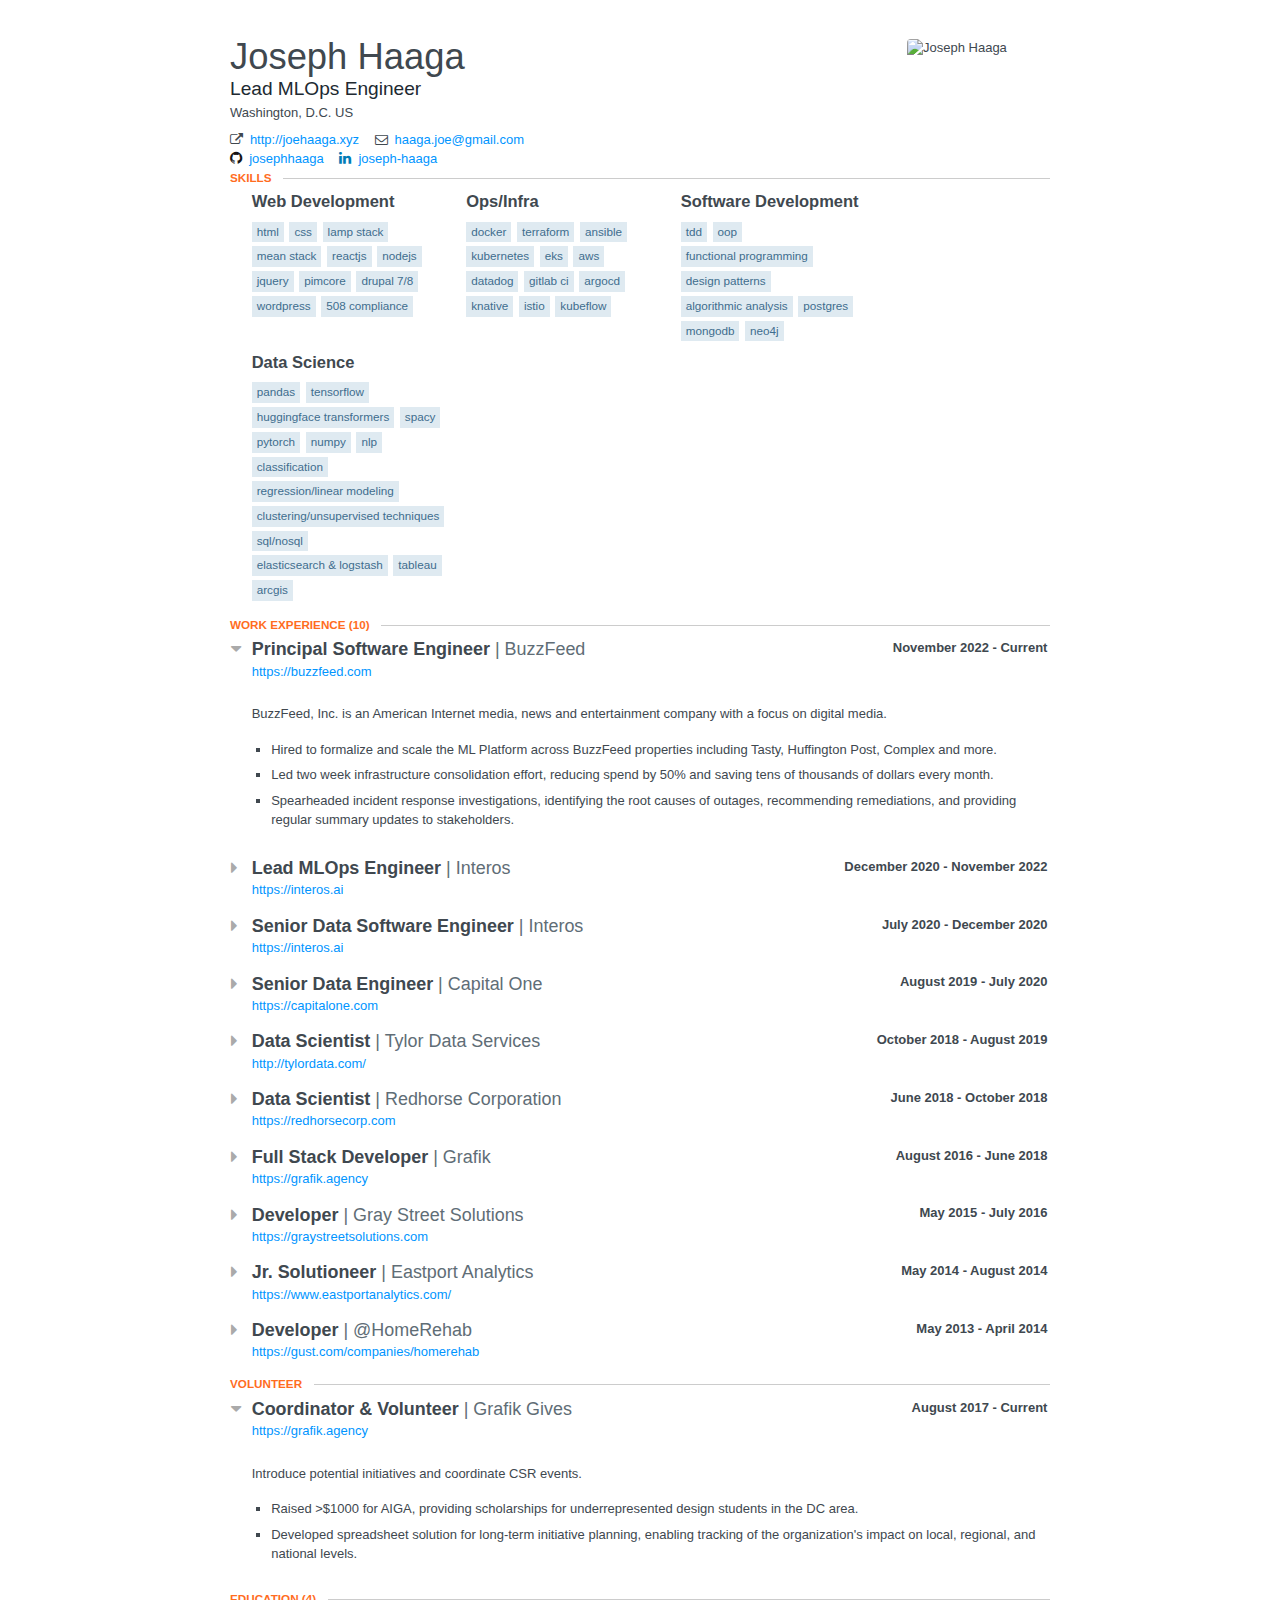
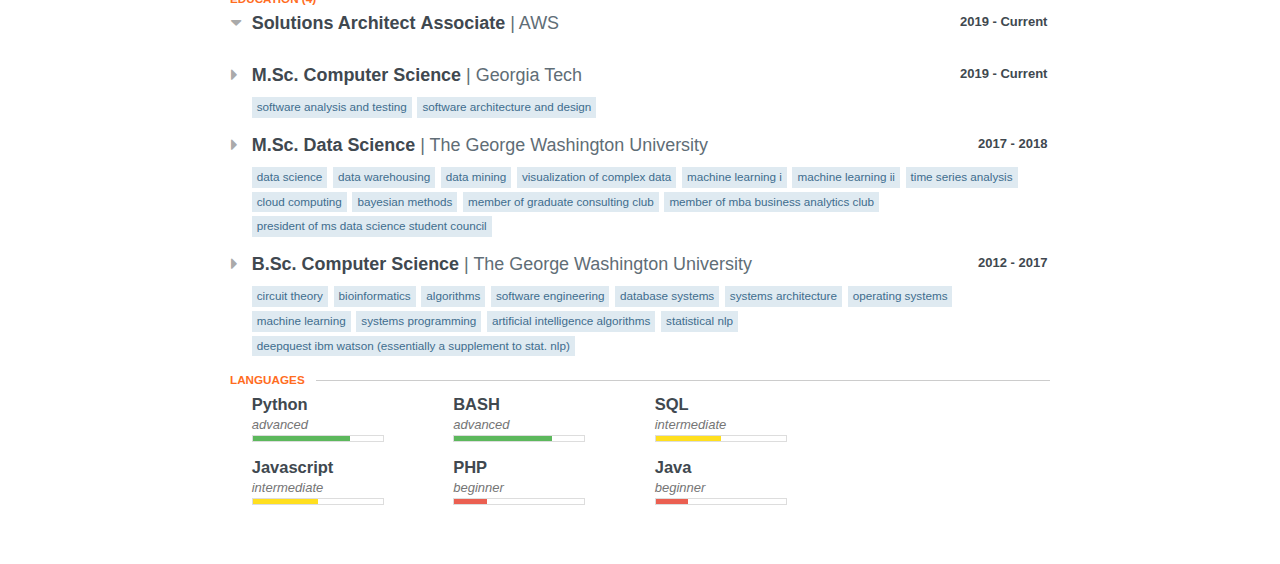
==== commit e1e0e39c: "update resume" ====
--- a/resume.html
+++ b/resume.html
@@ -678,24 +678,18 @@
     <body>
       <div id="resume">
           <header id="header" class="clear">
-              <img class="picture" src="https://pbs.twimg.com/profile_images/684062598048817152/bMtG8lln_400x400.jpg" alt="Joseph Haaga"/>
+              <img class="picture" src="https://joehaaga.xyz/me.jpg" alt="Joseph Haaga"/>
               <div class="middle">
                 <h1 class="name">Joseph Haaga</h1>
-                <h2 class="label">Developer &amp; Data Engineer</h2>
+                <h2 class="label">Lead MLOps Engineer</h2>
               </div>
 
               <span class="location">
-                  <span class="address">
-                    39 S Hudson St.,
-                  </span>
-                  <span class="postalCode">
-                    VA 22304,
-                  </span>
                   <span class="city">
-                    Alexandria,
+                    Washington,
                   </span>
                   <span class="region">
-                    Virginia
+                    D.C.
                   </span>
                   <span class="countryCode">
                     US
@@ -711,10 +705,6 @@
                     <span class="fa fa-envelope-o"></span>
                     <a href="mailto:haaga.joe@gmail.com">haaga.joe@gmail.com</a>
                   </div>
-                  <div class="phone">
-                    <span class="fa fa-mobile"></span>
-                    (240) 778-9695
-                  </div>
               </div>
 
                 <div id="profiles">
@@ -750,19 +740,34 @@
                       <ul class="keywords">
                           <li>HTML</li>
                           <li>CSS</li>
-                          <li>Javascript</li>
-                          <li>PHP</li>
                           <li>LAMP Stack</li>
                           <li>MEAN Stack</li>
                           <li>ReactJS</li>
                           <li>NodeJS</li>
+                          <li>jQuery</li>
                           <li>Pimcore</li>
                           <li>Drupal 7/8</li>
                           <li>Wordpress</li>
-                          <li>jQuery</li>
-                          <li>d3js</li>
-                          <li>Cordova/Phonegap</li>
                           <li>508 Compliance</li>
+                      </ul>
+                  </div>
+                  <div class="item">
+                      <h3 class="name">
+                        Ops/Infra
+                      </h3>
+                      <ul class="keywords">
+                          <li>Docker</li>
+                          <li>Terraform</li>
+                          <li>Ansible</li>
+                          <li>Kubernetes</li>
+                          <li>EKS</li>
+                          <li>AWS</li>
+                          <li>Datadog</li>
+                          <li>Gitlab CI</li>
+                          <li>ArgoCD</li>
+                          <li>Knative</li>
+                          <li>Istio</li>
+                          <li>Kubeflow</li>
                       </ul>
                   </div>
                   <div class="item">
@@ -770,20 +775,14 @@
                         Software Development
                       </h3>
                       <ul class="keywords">
-                          <li>Java</li>
-                          <li>Python</li>
-                          <li>BASH</li>
-                          <li>Perl</li>
-                          <li>Git</li>
-                          <li>Docker</li>
-                          <li>Unit Testing</li>
                           <li>TDD</li>
                           <li>OOP</li>
                           <li>Functional Programming</li>
                           <li>Design Patterns</li>
                           <li>Algorithmic Analysis</li>
-                          <li>RDBMS</li>
-                          <li>MySQL/NoSQL</li>
+                          <li>Postgres</li>
+                          <li>MongoDB</li>
+                          <li>Neo4j</li>
                       </ul>
                   </div>
                   <div class="item">
@@ -791,9 +790,11 @@
                         Data Science
                       </h3>
                       <ul class="keywords">
-                          <li>R</li>
-                          <li>Python</li>
                           <li>Pandas</li>
+                          <li>Tensorflow</li>
+                          <li>Huggingface Transformers</li>
+                          <li>SpaCy</li>
+                          <li>Pytorch</li>
                           <li>NumPy</li>
                           <li>NLP</li>
                           <li>Classification</li>
@@ -810,7 +811,7 @@
 
             <section class="section">
               <header>
-                <h2 class='section-title'>Work Experience <span class="item-count">(7)</span></h2>
+                <h2 class='section-title'>Work Experience <span class="item-count">(10)</span></h2>
               </header>
               <section id="work">
                     <header>
@@ -818,6 +819,147 @@
                           <span class="fa fa-caret-down"></span>
                       </span>
                         <div class="position">
+                          Principal Software Engineer
+                        </div>
+                      <div class="company">
+                        BuzzFeed
+                      </div>
+                      <div class="date">
+                          <span class="startDate">
+                            November 2022
+                          </span>
+                          <span class="endDate">
+                            - Current
+                          </span>
+                      </div>
+                    </header>
+                    <span class="website">
+                      <a target="_blank" href="https://buzzfeed.com">https://buzzfeed.com</a>
+                    </span>
+
+                    <div class="item display" style="opacity:1">
+                        <div class="summary">
+                          <p><p>BuzzFeed, Inc. is an American Internet media, news and entertainment company with a focus on digital media.</p></p>
+                        </div>
+                        <ul class="highlights">
+                            <li><p>Hired to formalize and scale the ML Platform across BuzzFeed properties including Tasty, Huffington Post, Complex and more.</p></li>
+                            <li><p>Led two week infrastructure consolidation effort, reducing spend by 50% and saving tens of thousands of dollars every month.</p></li>
+                            <li><p>Spearheaded incident response investigations, identifying the root causes of outages, recommending remediations, and providing regular summary updates to stakeholders.</p></li>
+                        </ul>
+                    </div>
+
+                    <header>
+                      <span class="space-left">
+                          <span class="fa fa-caret-right"></span>
+                      </span>
+                        <div class="position">
+                          Lead MLOps Engineer
+                        </div>
+                      <div class="company">
+                        Interos
+                      </div>
+                      <div class="date">
+                          <span class="startDate">
+                            December 2020
+                          </span>
+                          <span class="endDate">
+                            - November 2022
+                          </span>
+                      </div>
+                    </header>
+                    <span class="website">
+                      <a target="_blank" href="https://interos.ai">https://interos.ai</a>
+                    </span>
+
+                      <div class="item display none" style="opacity:0">
+                        <div class="summary">
+                          <p><p>Interos is the operational resilience company — reinventing how companies manage their supply chains and business relationships — through our breakthrough cloud platform that uses artificial intelligence to model the ecosystems of complex businesses into a living global map, down to any single supplier, anywhere.</p></p>
+                        </div>
+                        <ul class="highlights">
+                            <li><p>Grew the ML Platform team from 1 to 6 in first year (4 Senior Engineers + 1 Mid-level Engineer + Lead)</p></li>
+                            <li><p>Built an ML Platform supporting 45 models across 4 environments, serving 1M predictions/day. (Terraform, EKS, Kubeflow, Istio, Knative, VPC, Oauth2-proxy, ArgoCD, Gitlab CI)</p></li>
+                            <li><p>Introduced development environments for 20+ engineers providing elastic compute + GPU to support experimentation. (Kubeflow Notebooks, EKS, Istio)</p></li>
+                            <li><p>Spearheaded the Interos Engineering Blog, establishing a content calendar and editorial board & authoring the first content.</p></li>
+                            <li><p>Provided architectural/design oversight to breakout team working on building inner-sourced shared solutions. CTO called result "the most elegant solution to this problem I've ever seen"</p></li>
+                        </ul>
+                    </div>
+
+                    <header>
+                      <span class="space-left">
+                          <span class="fa fa-caret-right"></span>
+                      </span>
+                        <div class="position">
+                          Senior Data Software Engineer
+                        </div>
+                      <div class="company">
+                        Interos
+                      </div>
+                      <div class="date">
+                          <span class="startDate">
+                            July 2020
+                          </span>
+                          <span class="endDate">
+                            - December 2020
+                          </span>
+                      </div>
+                    </header>
+                    <span class="website">
+                      <a target="_blank" href="https://interos.ai">https://interos.ai</a>
+                    </span>
+
+                      <div class="item display none" style="opacity:0">
+                        <div class="summary">
+                          <p><p>Interos is the operational resilience company — reinventing how companies manage their supply chains and business relationships — through our breakthrough cloud platform that uses artificial intelligence to model the ecosystems of complex businesses into a living global map, down to any single supplier, anywhere.</p></p>
+                        </div>
+                        <ul class="highlights">
+                            <li><p>Evaluated and implemented common capability for ETL jobs. (Prefect on EKS).</p></li>
+                            <li><p>Designed & built `prefect-deployer`, shared dev tooling used in 455 deployments of 66 ETL jobs (and counting).</p></li>
+                            <li><p>Advised on architecture for platform rebuild as part of a 7-person team chosen by CTO.</p></li>
+                            <li><p>Mentored and supported engineers across the company, and published educational repos to upskill others on Kafka, fixtures & dependency inversion for cleaner unit tests.</p></li>
+                            <li><p>Assisted in onboarding & orienting key engineering leadership hires (Director of DevOps, Director of Data Architecture, Chief Data Scientist)</p></li>
+                            <li><p>Selected by VP of Machine Learning to spearhead ML Operations practice, resulting in promotion to Lead MLOps Engineer.</p></li>
+                        </ul>
+                    </div>
+
+                    <header>
+                      <span class="space-left">
+                          <span class="fa fa-caret-right"></span>
+                      </span>
+                        <div class="position">
+                          Senior Data Engineer
+                        </div>
+                      <div class="company">
+                        Capital One
+                      </div>
+                      <div class="date">
+                          <span class="startDate">
+                            August 2019
+                          </span>
+                          <span class="endDate">
+                            - July 2020
+                          </span>
+                      </div>
+                    </header>
+                    <span class="website">
+                      <a target="_blank" href="https://capitalone.com">https://capitalone.com</a>
+                    </span>
+
+                      <div class="item display none" style="opacity:0">
+                        <div class="summary">
+                          <p><p>Capital One Financial Corporation is an American bank holding company specializing in credit cards, auto loans, banking, and savings accounts, headquartered in McLean, Virginia with operations primarily in the United States</p></p>
+                        </div>
+                        <ul class="highlights">
+                            <li><p>Supported efforts to achieve compliance with enterprise Cloud security mandates</p></li>
+                            <li><p>Automated reporting for cloud infrastructure vulnerability scans</p></li>
+                            <li><p>Led assessment & remediation of difficult cloud modernization efforts (Terraform, Ansible, boto3)</p></li>
+                        </ul>
+                    </div>
+
+                    <header>
+                      <span class="space-left">
+                          <span class="fa fa-caret-right"></span>
+                      </span>
+                        <div class="position">
                           Data Scientist
                         </div>
                       <div class="company">
@@ -828,7 +970,7 @@
                             October 2018
                           </span>
                           <span class="endDate">
-                            - Current
+                            - August 2019
                           </span>
                       </div>
                     </header>
@@ -836,13 +978,13 @@
                       <a target="_blank" href="http://tylordata.com/">http://tylordata.com/</a>
                     </span>
 
-                    <div class="item display" style="opacity:1">
+                      <div class="item display none" style="opacity:0">
                         <div class="summary">
                           <p><p>TDS continues to deliver data science consulting, big data analytics, and custom computer programming services that are proven to address business challenges for government agencies, non-profit organizations and private corporations.</p></p>
                         </div>
                         <ul class="highlights">
-                            <li><p>Leading development of a graph analytics tool for fraud pattern detection in financial data graphs.</p></li>
-                            <li><p>Supporting research in applying novel deep learning techniques to elicit graph embeddings.</p></li>
+                            <li><p>Led development of a graph analytics tool (React, Flask, Neo4j, Docker) for fraud pattern detection in financial data graphs.</p></li>
+                            <li><p>Supporting research in applying novel deep learning techniques (RNN embeddings, Tensorflow, graphwave) to elicit graph embeddings.</p></li>
                         </ul>
                     </div>
 
@@ -913,39 +1055,6 @@
                             <li><p>Contributed to the architecture and development of marketing websites for brands like Strayer, Ligado, Politico, Merritt Clubs, JBG and EYA. Developed on Drupal 7, Pimcore 4/5, and Wordpress.</p></li>
                             <li><p>Drastically reduced development timelines by building internal tools to streamline internal processes (structured QA spreadsheet with Slackbot integration to close developer-designer feedback loop and closely track live performance/completeness metrics). Built using Google Apps Script, Google Sheets, and Slack Webhooks.</p></li>
                             <li><p>Delivered customer persona insights by applying data mining & visualization techniques to client CRM & transactional data. Performed analysis using Tableau and Anaconda toolkit (Seaborn, Pandas, NumPy).</p></li>
-                        </ul>
-                    </div>
-
-                    <header>
-                      <span class="space-left">
-                          <span class="fa fa-caret-right"></span>
-                      </span>
-                        <div class="position">
-                          Lead Architect
-                        </div>
-                      <div class="company">
-                        GWU Data Science Institute
-                      </div>
-                      <div class="date">
-                          <span class="startDate">
-                            November 2017
-                          </span>
-                          <span class="endDate">
-                            - May 2018
-                          </span>
-                      </div>
-                    </header>
-                    <span class="website">
-                      <a target="_blank" href="https://gwu.edu">https://gwu.edu</a>
-                    </span>
-
-                      <div class="item display none" style="opacity:0">
-                        <div class="summary">
-                          <p><p>Selected to be a founding member of GWU's DSI, aiding in bootstrapping the institute as well as supporting technical initiatives.</p></p>
-                        </div>
-                        <ul class="highlights">
-                            <li><p>Led deployment efforts in standing up a cloud-hosted information sharing environment for Virginia state agencies, alongside ODNI and AWS</p></li>
-                            <li><p>Mentored students in Data Warehousing classes, providing guidance on their semester projects</p></li>
                         </ul>
                     </div>
 
@@ -1094,49 +1203,79 @@
                                 <li><p>Developed spreadsheet solution for long-term initiative planning, enabling tracking of the organization's impact on local, regional, and national levels.</p></li>
                             </ul>
                         </div>
+                    </section>
+                  </section>
+
+                  <section class="section">
+                    <header>
+                      <h2 class='section-title'>Education <span class="item-count">(4)</span></h2>
+                    </header>
+                    <section id="education">
                         <header class="clear">
                           <span class="space-left">
-                              <span class="fa fa-caret-right"></span>
+                              <span class="fa fa-caret-down"></span>
                           </span>
                           <div class="header-left">
-                              <div class="position">
-                                Kitchen Volunteer
-                              </div>
-                            <div class="organization">
-                              So Others Might Eat
-                            </div>
+                              <div class="studyType">
+                                Solutions Architect
+                              </div>
+                              <div class="area">
+                                Associate
+                              </div>
+                              <div class="institution">
+                                AWS
+                              </div>
                           </div>
                           <div class="date">
                               <span class="startDate">
-                                April 2011
+                                2019
                               </span>
                               <span class="endDate">
                                 - Current
                               </span>
                           </div>
                         </header>
-                        <div class="website">
-                          <a target="_blank" href="http://some.org/">http://some.org/</a>
-                        </div>
-
-
-
-                          <div class="item display none" style="opacity:0">
-                            <div class="summary">
-                              <p><p>Serving meals to marginalized people in the DMV area.</p></p>
-                            </div>
-                        </div>
-                    </section>
-                  </section>
-
-                  <section class="section">
-                    <header>
-                      <h2 class='section-title'>Education <span class="item-count">(2)</span></h2>
-                    </header>
-                    <section id="education">
+
+
+
+                          <div class="item display" style="opacity:1">
+                          </div>
                         <header class="clear">
                           <span class="space-left">
-                              <span class="fa fa-caret-down"></span>
+                              <span class="fa fa-caret-right"></span>
+                          </span>
+                          <div class="header-left">
+                              <div class="studyType">
+                                M.Sc.
+                              </div>
+                              <div class="area">
+                                Computer Science
+                              </div>
+                              <div class="institution">
+                                Georgia Tech
+                              </div>
+                          </div>
+                          <div class="date">
+                              <span class="startDate">
+                                2019
+                              </span>
+                              <span class="endDate">
+                                - Current
+                              </span>
+                          </div>
+                        </header>
+
+
+                          <ul class="courses">
+                              <li>Software Analysis and Testing</li>
+                              <li>Software Architecture and Design</li>
+                          </ul>
+
+                            <div class="item display none" style="opacity:0">
+                          </div>
+                        <header class="clear">
+                          <span class="space-left">
+                              <span class="fa fa-caret-right"></span>
                           </span>
                           <div class="header-left">
                               <div class="studyType">
@@ -1175,7 +1314,7 @@
                               <li>President of MS Data Science Student Council</li>
                           </ul>
 
-                          <div class="item display" style="opacity:1">
+                            <div class="item display none" style="opacity:0">
                               <div class='gpa'>
                                 <strong> Grade:</strong> <span>3.92</span>
                               </div>
@@ -1228,6 +1367,79 @@
 
 
 
+                        <section class="section margin1">
+                          <header>
+                            <h2 class='section-title'>Languages</h2>
+                          </header>
+                          <section id="languages">
+                              <div class="display">
+                                  <h3 class="language">
+                                    Python
+                                  </h3>
+                                <div class="item">
+                                    <div class="level fluency advanced">
+                                      <em>advanced</em>
+                                      <div class="bar"></div>
+                                    </div>
+                                </div>
+                              </div>
+                              <div class="display">
+                                  <h3 class="language">
+                                    BASH
+                                  </h3>
+                                <div class="item">
+                                    <div class="level fluency advanced">
+                                      <em>advanced</em>
+                                      <div class="bar"></div>
+                                    </div>
+                                </div>
+                              </div>
+                              <div class="display">
+                                  <h3 class="language">
+                                    SQL
+                                  </h3>
+                                <div class="item">
+                                    <div class="level fluency intermediate">
+                                      <em>intermediate</em>
+                                      <div class="bar"></div>
+                                    </div>
+                                </div>
+                              </div>
+                              <div class="display">
+                                  <h3 class="language">
+                                    Javascript
+                                  </h3>
+                                <div class="item">
+                                    <div class="level fluency intermediate">
+                                      <em>intermediate</em>
+                                      <div class="bar"></div>
+                                    </div>
+                                </div>
+                              </div>
+                              <div class="display">
+                                  <h3 class="language">
+                                    PHP
+                                  </h3>
+                                <div class="item">
+                                    <div class="level fluency beginner">
+                                      <em>beginner</em>
+                                      <div class="bar"></div>
+                                    </div>
+                                </div>
+                              </div>
+                              <div class="display">
+                                  <h3 class="language">
+                                    Java
+                                  </h3>
+                                <div class="item">
+                                    <div class="level fluency beginner">
+                                      <em>beginner</em>
+                                      <div class="bar"></div>
+                                    </div>
+                                </div>
+                              </div>
+                          </section>
+                        </section>
 
 
                     </div>
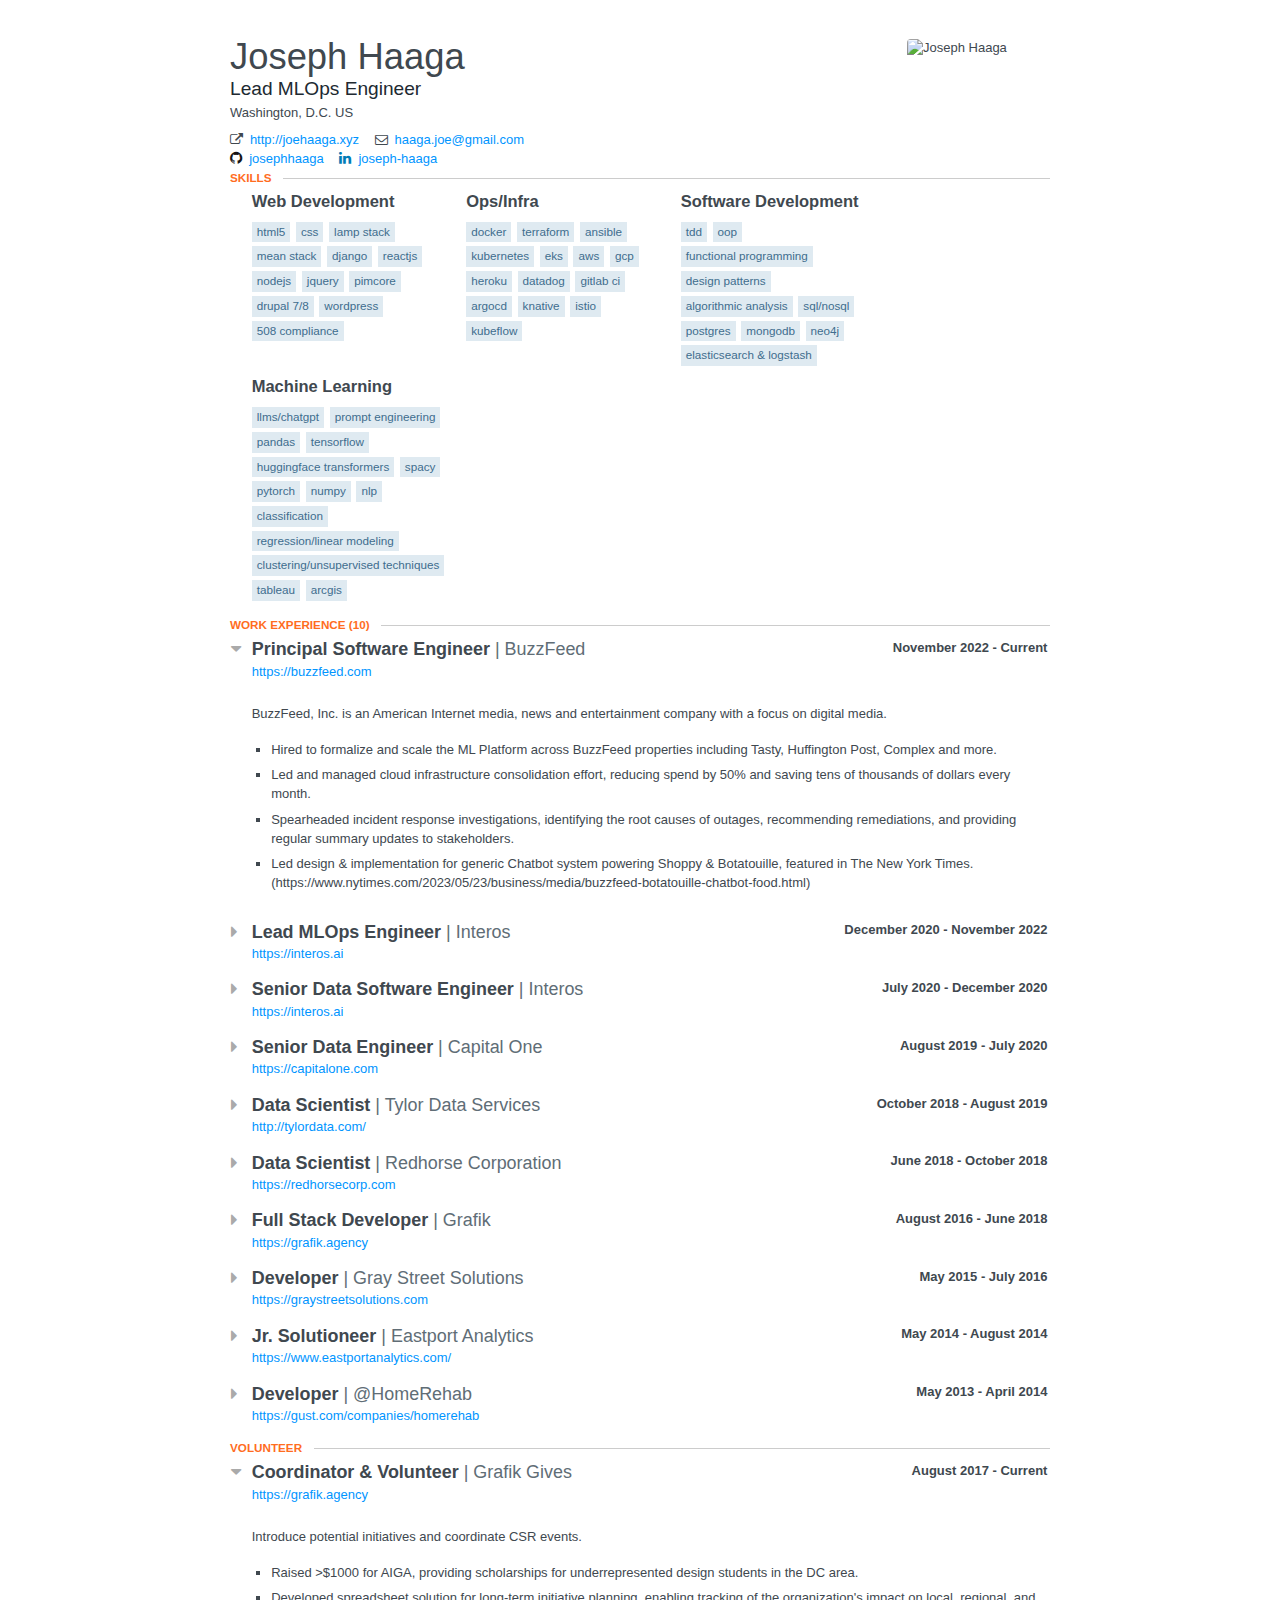
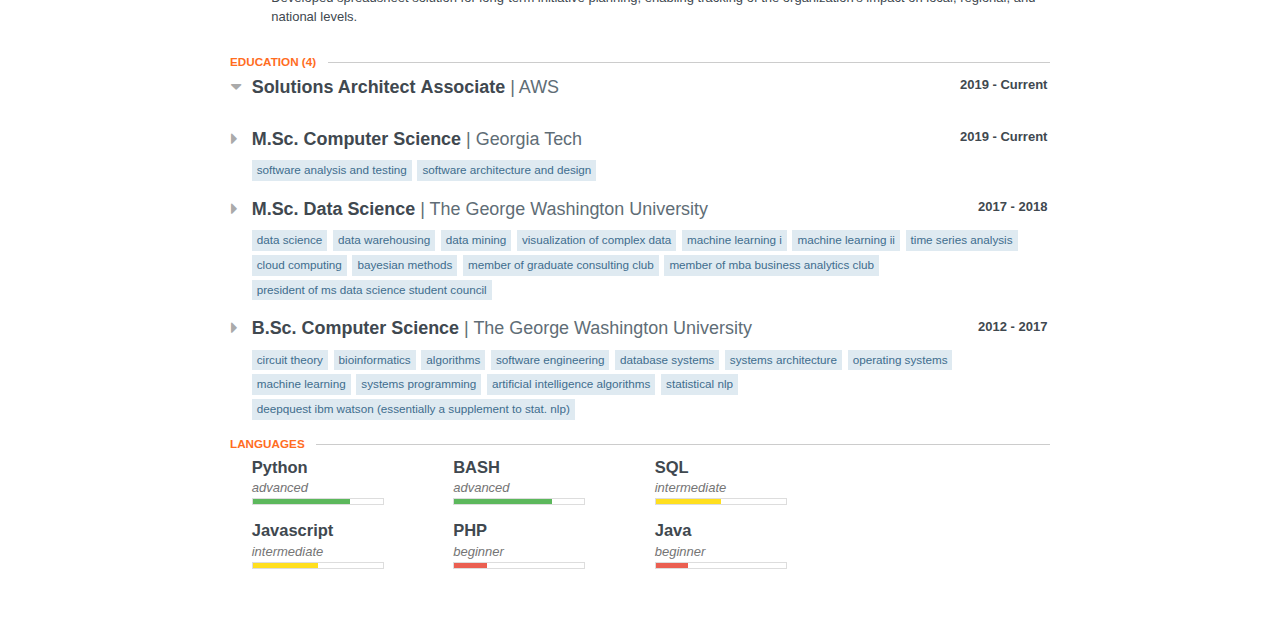
==== commit 8d9eeecf: "add GCP skill to resume" ====
--- a/resume.html
+++ b/resume.html
@@ -738,10 +738,11 @@
                         Web Development
                       </h3>
                       <ul class="keywords">
-                          <li>HTML</li>
+                          <li>HTML5</li>
                           <li>CSS</li>
                           <li>LAMP Stack</li>
                           <li>MEAN Stack</li>
+                          <li>Django</li>
                           <li>ReactJS</li>
                           <li>NodeJS</li>
                           <li>jQuery</li>
@@ -762,6 +763,8 @@
                           <li>Kubernetes</li>
                           <li>EKS</li>
                           <li>AWS</li>
+                          <li>GCP</li>
+                          <li>Heroku</li>
                           <li>Datadog</li>
                           <li>Gitlab CI</li>
                           <li>ArgoCD</li>
@@ -780,16 +783,20 @@
                           <li>Functional Programming</li>
                           <li>Design Patterns</li>
                           <li>Algorithmic Analysis</li>
+                          <li>SQL/NoSQL</li>
                           <li>Postgres</li>
                           <li>MongoDB</li>
                           <li>Neo4j</li>
+                          <li>Elasticsearch &amp; Logstash</li>
                       </ul>
                   </div>
                   <div class="item">
                       <h3 class="name">
-                        Data Science
+                        Machine Learning
                       </h3>
                       <ul class="keywords">
+                          <li>LLMs/ChatGPT</li>
+                          <li>Prompt Engineering</li>
                           <li>Pandas</li>
                           <li>Tensorflow</li>
                           <li>Huggingface Transformers</li>
@@ -800,8 +807,6 @@
                           <li>Classification</li>
                           <li>Regression/Linear Modeling</li>
                           <li>Clustering/Unsupervised techniques</li>
-                          <li>SQL/NoSQL</li>
-                          <li>Elasticsearch &amp; Logstash</li>
                           <li>Tableau</li>
                           <li>ArcGIS</li>
                       </ul>
@@ -843,8 +848,9 @@
                         </div>
                         <ul class="highlights">
                             <li><p>Hired to formalize and scale the ML Platform across BuzzFeed properties including Tasty, Huffington Post, Complex and more.</p></li>
-                            <li><p>Led two week infrastructure consolidation effort, reducing spend by 50% and saving tens of thousands of dollars every month.</p></li>
+                            <li><p>Led and managed cloud infrastructure consolidation effort, reducing spend by 50% and saving tens of thousands of dollars every month.</p></li>
                             <li><p>Spearheaded incident response investigations, identifying the root causes of outages, recommending remediations, and providing regular summary updates to stakeholders.</p></li>
+                            <li><p>Led design & implementation for generic Chatbot system powering Shoppy & Botatouille, featured in The New York Times. (https://www.nytimes.com/2023/05/23/business/media/buzzfeed-botatouille-chatbot-food.html)</p></li>
                         </ul>
                     </div>
 
